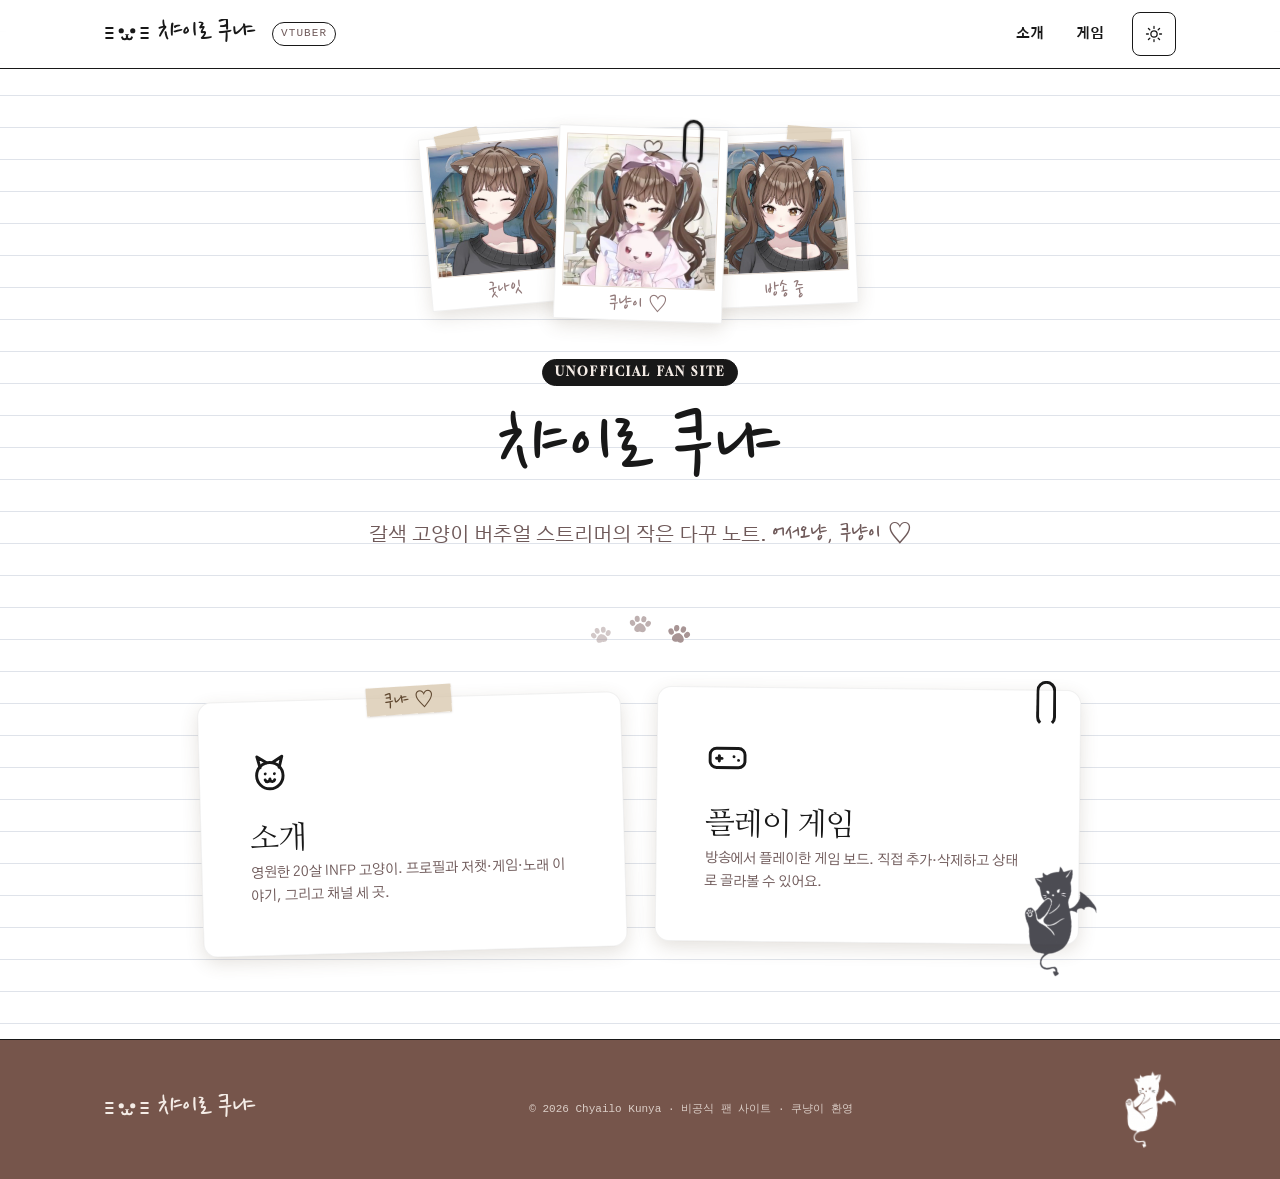
==== index.html @ 37c0dc54 "홈 히어로를 컷아웃에서 방송 캡처 폴라로이드 3장으로 교체 — 흰 종이 위 흰 다이컷은 라이트에서 안 보였다 컷아웃이 줄노트 배경 위에 받침 없이 떠 있었다. 세 가지가 겹쳐 있었" ====
<!doctype html>
<html lang="ko">
<head>
<meta charset="utf-8" />
<meta name="viewport" content="width=device-width, initial-scale=1" />
<title>챠이로 쿠냐 — 팬 사이트</title>
<meta name="description" content="버추얼 스트리머 챠이로 쿠냐 팬 사이트. 소개 랜딩과 플레이 게임 목록." />
<link rel="icon" href="favicon.svg" type="image/svg+xml" />
<meta name="theme-color" content="#ffffff" media="(prefers-color-scheme: light)" />
<meta name="theme-color" content="#15110f" media="(prefers-color-scheme: dark)" />

<!-- Social cards. og:image is absolute: X and Slack ignore relative paths, so a
     bare "assets/…" silently yields a card with no image. If the repo is ever
     renamed or moved to a custom domain, this URL must move with it. -->
<meta property="og:type" content="website" />
<meta property="og:url" content="https://chnu-kim.github.io/chyaro-kunya" />
<meta property="og:site_name" content="챠이로 쿠냐 팬 사이트" />
<meta property="og:title" content="챠이로 쿠냐 — 팬 사이트" />
<meta property="og:description" content="갈색 고양이 버추얼 스트리머 챠이로 쿠냐의 작은 다꾸 노트. 어서오냥, 쿠냥이 ♡" />
<meta property="og:image" content="https://chnu-kim.github.io/chyaro-kunya/assets/og-cover.jpg" />
<meta property="og:image:width" content="1200" />
<meta property="og:image:height" content="630" />
<meta property="og:image:alt" content="챠이로 쿠냐 팬 사이트 커버 — 줄노트 위 손글씨 이름과 캐릭터 컷아웃" />
<meta property="og:locale" content="ko_KR" />
<meta name="twitter:card" content="summary_large_image" />

<link rel="preconnect" href="https://fonts.googleapis.com" />
<link rel="preconnect" href="https://fonts.gstatic.com" crossorigin />
<link rel="stylesheet" href="https://fonts.googleapis.com/css2?family=Gloock&family=Gothic+A1:wght@400;500;700&family=Nanum+Myeongjo:wght@400;700&family=Nanum+Pen+Script&family=Sacramento&display=swap" />
<link rel="stylesheet" href="css/site.css" />
<script>/* apply saved/system theme before first paint — no light-mode flash */try{var t=localStorage.getItem('ck-theme');if(t!=='light'&&t!=='dark')t=matchMedia('(prefers-color-scheme: dark)').matches?'dark':'light';document.documentElement.setAttribute('data-theme',t);}catch(e){}</script>
<style>
  .home { padding: var(--space-8) 0 var(--space-9); }
  .home__hero { text-align: center; max-width: 640px; margin: 0 auto var(--space-8); }
  .home__hero .chip { margin-bottom: var(--space-5); }
  /* 방송 캡처 세 장을 손으로 흩어 붙인 것. 컷아웃 스티커를 대신한다 — 스티커는
     받침 종이가 없어 줄노트 위에 떠 있었고, 라이트 테마에선 흰 종이 위의 흰
     다이컷 테두리가 보이지 않아 "오려 붙였다"는 신호가 통째로 사라졌다.
     폴라로이드는 그 자체가 종이라 두 문제를 같이 없앤다.

     크기가 절제된 이유: 이 화면의 플로리시는 아래 스크립트 헤드라인 하나이므로
     사진 무리가 그보다 커지면 둘이 싸운다.

     폭 상한 148 은 28vw 가 148 에 닿는 529px(=148/0.28) 부터, 하한 100 은
     357px(=100/0.28) 아래에서 걸린다. 가장 좁은 360px 에서 실측 폭은
     100.8 + 114.9 + 100.8 − 2×12.1 = 292.3px 이고, 좌우 여백 24px 을 뺀
     312px 안에 회전 삐져나옴까지 들어간다. 겹침·중간장 배율을 건드리면 이
     계산도 다시 한다. */
  .home__snaps { --snap-w: clamp(100px, 28vw, 148px);
    display: flex; justify-content: center; align-items: flex-start;
    margin: 0 auto var(--space-6); }

  /* 쉼 상태를 변수로 두는 건 아래 카드와 같은 이유다 — 각도를 transform 에 직접
     박으면 터치 리셋이 hover·focus 까지 삼킨다. */
  .snap { flex: 0 0 auto; width: var(--snap-w); margin: 0; padding: 7px 7px 5px;
    box-shadow: var(--shadow-card);
    --rest-rot: 0deg; --rest-y: 0px; --rest-z: 0;
    z-index: var(--rest-z);
    transform: rotate(var(--rest-rot)) translateY(var(--rest-y));
    transition: transform var(--dur-base) var(--ease-paper), box-shadow var(--dur-base); }
  .snap + .snap { margin-left: calc(var(--snap-w) * -0.12); }
  /* 가운데 장이 조금 크고 살짝 올라앉아 맨 위에 얹힌 것으로 읽힌다. 셋의 각도가
     서로의 거울상이 아닌 것도 "손으로 붙였다"는 신호다. */
  .snap:nth-child(1) { --rest-rot: -5deg; }
  .snap:nth-child(2) { --rest-rot: 2deg; --rest-y: -6px; --rest-z: 2;
    width: calc(var(--snap-w) * 1.14); }
  .snap:nth-child(3) { --rest-rot: -2.5deg; --rest-z: 1; }
  .snap:hover { transform: translateY(calc(var(--rest-y) - 4px));
    box-shadow: var(--shadow-lift); z-index: 3; }
  @media (hover: none) {
    .snap:hover { transform: rotate(var(--rest-rot)) translateY(var(--rest-y));
      box-shadow: var(--shadow-card); z-index: var(--rest-z); }
  }

  /* 정사각 슬롯. 사진을 갈아끼우는 계약이 여기 다 들어 있다:

     1) 정사각은 CSS 가 강제한다(aspect-ratio + cover). 그래서 교체본이 16:9 든
        세로든 상관없이 액자가 안 흔들린다 — 미리 크롭해 오지 않아도 된다.
     2) 피사체가 가운데가 아니면 --snap-pos 로 보는 지점만 옮긴다. 이미지를 다시
        만들 필요가 없다.
     3) 빗금은 지우지 않고 슬롯 배경으로 남긴다. 게임 보드가 쓰는 정직한
        플레이스홀더 언어라, 파일이 없을 때 같은 얼굴로 비어 보인다 — 같은
        사이트에서 "사진이 없다"가 두 가지 모양으로 말해질 이유가 없다.

     --thumb-* 를 생 hex 없이 쓸 수 있는 건 여기가 사진지 섬 안이라 라이트·다크
     양쪽에서 같은 크림으로 해석되기 때문이다. */
  .snap__slot { aspect-ratio: 1 / 1; overflow: hidden;
    background-color: var(--thumb-paper); border: 1px solid var(--thumb-edge);
    background-image: repeating-linear-gradient(135deg,
      transparent 0 9px, var(--thumb-mark) 9px 18px); }
  .snap__slot img { display: block; width: 100%; height: 100%;
    object-fit: cover; object-position: var(--snap-pos, 50% 50%); }

  /* 손글씨 캡션은 폴라로이드 기본값(25px)이 100px 짜리 종이엔 과하다. 20px 로
     낮췄고 캡션 길이가 여기 묶여 있다 — 폰트가 늦게 오면 한글이 전각 시스템
     폰트(~1.0em/자)로 떨어지므로 폴백 기준으로 재야 한다. 가장 좁은 종이의 안쪽
     폭은 100 − 14(좌우 패딩) = 86px 이고, 거기 놓인 세 글자 캡션의 폴백 폭은
     3 × 20 = 60px 이라 26px 이 남는다. 가운데 장은 1.14 배라 안쪽 폭이 100px 다.
     캡션을 늘릴 땐 글자 수 × 20 을 이 값과 먼저 대조한다 — 네 자면 80px 로
     이미 아슬아슬하다. */
  .snap figcaption { font-size: var(--text-lg); line-height: 1.1; margin-top: 5px; }

  /* 테이프는 라벨이 아니라 그냥 종잇조각이라 글자가 없다 — 컴포넌트 기본값은
     글자 크기로 높이를 만들므로 여기서 직접 준다. */
  .snap__tape { width: 44px; height: 14px; padding: 0; top: -6px; }
  .snap:nth-child(1) .snap__tape { left: 26%; transform: translateX(-50%) rotate(-9deg); }
  .snap:nth-child(3) .snap__tape { left: 72%; transform: translateX(-50%) rotate(7deg); }
  /* Face + tracking come from .t-script. The Korean wordmark resolves to Nanum
     Pen Script through --font-script (Sacramento has no Hangul) — a handwritten
     diary title, which is the point. */
  .home__hero h1 { font-size: var(--text-5xl); line-height: 1.05; }
  .home__hero p { color: var(--fg-muted); font-size: var(--text-lg); margin-top: var(--space-3); }

  .cards { display: grid; grid-template-columns: 1fr 1fr; gap: var(--space-6); }
  /* 쉼 상태를 --rest-rot/--rest-y 로 두는 게 핵심이다. 각도를 transform 에 직접
     박으면 아래 좁은-화면 쿼리가 transform 을 덮을 때 hover·active 까지 같이
     삼켜서, 좁은 창의 키보드 사용자가 lift 를 통째로 잃는다. 변수로 두면 쿼리는
     쉼 상태만 0 으로 덮고 상호작용 규칙은 하나로 유지된다. */
  .navcard { display: block; text-decoration: none; color: inherit; padding: var(--space-7);
    --rest-rot: 0deg; --rest-y: 0px;
    transform: rotate(var(--rest-rot)) translateY(var(--rest-y));
    transition: transform var(--dur-base) var(--ease-paper), box-shadow var(--dur-base); }
  /* 손으로 붙인 두 장이라 각도가 서로의 거울상이 아니다 — 왼쪽 장이 더 많이
     틀어진 채 살짝 내려앉고, 오른쪽은 거의 반듯하다. 세로 오프셋을 왼쪽에만
     주는 건 오른쪽 카드 아래 모서리에 마스코트 스티커가 붙어 있어서다. */
  .navcard:nth-child(1) { --rest-rot: -1.6deg; --rest-y: 9px; }
  .navcard:nth-child(2) { --rest-rot: .6deg; }
  .navcard:hover,
  .navcard:focus-visible { transform: translateY(calc(var(--rest-y) - 4px)); box-shadow: var(--shadow-lift); }
  .navcard:active { transform: translateY(var(--rest-y)); box-shadow: var(--shadow-card); }
  .navcard__ic { width: 44px; height: 44px; color: var(--fg); margin-bottom: var(--space-4); }
  .navcard h2 { font-size: var(--text-2xl); margin-bottom: var(--space-2); }
  .navcard p { color: var(--fg-muted); font-size: var(--text-sm); margin: 0; }

  /* Two columns only once a card can hold a readable measure. At 640px each
     card is 280px wide and 48px of padding leaves 184px of text — about 13
     Korean characters per line; at 601px it drops to 11. So the grid stacks
     well above the 600px "mobile" breakpoint, and only true mobile also loses
     the collage rotation and tightens the padding. */
  @media (max-width: 760px) {
    .cards { grid-template-columns: 1fr; }
    /* 세로 오프셋은 "나란히 붙인 두 장" 을 표현하는 값이라 1열에선 의미가 없다 —
       위아래로 쌓이면 그냥 카드 간격이 어긋난 것으로 보인다. */
    .navcard:nth-child(1) { --rest-y: 0px; }
  }
  @media (max-width: 600px) {
    .navcard { padding: var(--space-5); }
    .navcard:nth-child(1), .navcard:nth-child(2) { --rest-rot: 0deg; }
  }

  /* 발바닥 트레일 — 카드 쪽으로 걸어간 자국.
     Rotations now track one direction of travel instead of scattering across
     60°, the prints alternate above/below the path like real left/right feet,
     and each step is fainter than the next so the row reads as a receding
     trail rather than three evenly spaced glyphs. --paw-dim dims the whole
     trail in dark without flattening that per-step gradient. */
  .deco-paws { display: flex; justify-content: center; align-items: center; gap: 18px;
    color: var(--brand-taupe); margin-bottom: var(--space-7);
    pointer-events: none; user-select: none; }
  .deco-paw { width: 22px; height: 22px; flex-shrink: 0;
    --paw-dim: 1; --paw-fade: .6; opacity: calc(var(--paw-fade) * var(--paw-dim)); }
  .deco-paw:nth-child(1) { --paw-fade: .40; transform: rotate(-10deg) translateY(6px) scale(.94); }
  .deco-paw:nth-child(2) { --paw-fade: .58; transform: rotate(3deg) translateY(-5px); }
  .deco-paw:nth-child(3) { --paw-fade: .78; transform: rotate(12deg) translateY(5px) scale(1.04); }
  [data-theme="dark"] .deco-paw { --paw-dim: .85; }

  /* 마스코트 잉크 스티커 — 순수 장식(aria-hidden)이라 <img> 일 이유가 없다.
     src 로 두면 프리로드 스캐너가 라이트 버전을 먼저 받고 site.js 가 끝에서
     src 를 갈아끼우므로, 다크 사용자는 두 장(25KB + 29KB)을 받고 잘못된 쪽이
     한 프레임 보인다 — 페이지 전체가 무플래시 테마 스크립트를 쓰는데 이것만
     깜빡인다. 배경으로 두면 셀렉터에 걸린 한 장만 받고 깜빡임도 없다.
     절대 위치라 CLS 는 애초에 없고, 높이는 원본비(206:308)로 고정한다. */
  .cards-outer { position: relative; max-width: 880px; margin: 0 auto; }
  .mascot-sticker { position: absolute; bottom: -32px; right: -18px;
    width: 72px; height: 108px;
    background: url('assets/kunyang-mascot-ink.png') center / contain no-repeat;
    transform: rotate(-8deg); pointer-events: none; user-select: none; opacity: 0.88; }
  [data-theme="dark"] .mascot-sticker { background-image: url('assets/kunyang-mascot.png'); }
  @media (max-width: 600px) {
    .mascot-sticker { width: 54px; height: 81px; right: 4px; bottom: -14px; }
  }
</style>
</head>
<body>

<!-- Brand mark · C 카오모지. 쿠냐가 이미 쓰는 얼굴 ﾐ๑•ﻌ•๑ﾐ 를 기하학으로 다시 그린 것.
     A 잉크 도장과 한 쌍으로 확정 — A는 favicon.svg 와 OG 워터마크를 맡는다.
     스펙: logo-identity-directions.html · 인라인인 이유: 외부 스프라이트 <use> 는
     file:// 와 크로스오리진에서 죽는다. -->
<svg width="0" height="0" style="position:absolute" aria-hidden="true" focusable="false">
  <symbol id="mk-kao" viewBox="0 0 64 22">
    <circle cx="24" cy="6.5" r="3.6"/>
    <circle cx="40" cy="6.5" r="3.6"/>
    <path d="M32 14.3l-3.2-2.8h6.4z"/>
    <g fill="none" stroke="currentColor" stroke-width="2.8" stroke-linecap="round">
      <path d="M32 14.3v1.8"/>
      <path d="M32 16.1c-1.7 3.2-5.8 3.2-6.8-.4"/>
      <path d="M32 16.1c1.7 3.2 5.8 3.2 6.8-.4"/>
      <path d="M3 2.5h9M3 9.5h9M3 16.5h9"/>
      <path d="M52 2.5h9M52 9.5h9M52 16.5h9"/>
    </g>
  </symbol>
</svg>

<!-- 발바닥 하나를 세 번 참조한다. landing 의 같은 도형과 이름·채움 규약을 맞춘 것 —
     마크 심볼은 mk- 접두사를 쓰고, 채움은 참조하는 쪽이 아니라 심볼에 건다.
     SVG 의 기본 채움은 currentColor 가 아니라 검정이라, 참조부에서 color 만 바꾸면
     다크 테마의 종이 위에 검은 자국이 그대로 남는다.
     도형의 정본은 assets/deco-paw.svg — 고칠 땐 거기와 landing 까지 세 곳이다. -->
<svg width="0" height="0" style="position:absolute" aria-hidden="true" focusable="false">
  <symbol id="mk-paw" viewBox="0 0 64 64" fill="currentColor">
    <!-- 발가락과 발바닥 사이 여백(실측 최소 3.6)이 이 도형의 유일한 제약이다: 전부
         같은 fill 이라 닿는 순간 union 으로 뭉쳐 발가락이 사라진다. 발가락폭이
         발바닥폭의 0.44 인 이유(고양이 비율), 발바닥 세로비가 1.29 인 이유, 그리고
         세로 길이가 다른 대안 두 개(deco-paw-tall / -flat)는 정본인
         assets/deco-paw.svg 주석에 있다. -->
    <ellipse cx="22.4" cy="17.6" rx="7.4" ry="9.1" transform="rotate(-7 22.4 17.6)"/>
    <ellipse cx="41.6" cy="17.6" rx="7.4" ry="9.1" transform="rotate(7 41.6 17.6)"/>
    <ellipse cx="9.2"  cy="30"   rx="7.4" ry="9.1" transform="rotate(-34 9.2 30)"/>
    <ellipse cx="54.8" cy="30"   rx="7.4" ry="9.1" transform="rotate(34 54.8 30)"/>
    <path d="M32 29.4C35.3 30.6 40.4 32.2 43.2 35.7C46.3 39.4 48.9 42.6 48.8 46.6C48.7 51.3 45.6 55.1 40.6 55.4C37.2 55.6 34.2 54.9 32 53.6C29.8 54.9 26.8 55.6 23.4 55.4C18.4 55.1 15.3 51.3 15.2 46.6C15.1 42.6 17.7 39.4 20.8 35.7C23.6 32.2 28.7 30.6 32 29.4Z"/>
  </symbol>
</svg>

<div class="page">
  <a class="skip-link" href="#main">본문 바로가기</a>

  <header class="nav" data-od-id="site-nav">
    <div class="nav__inner">
      <a class="brand" href="index.html" aria-label="챠이로 쿠냐 홈">
        <svg class="brand__cat" aria-hidden="true"><use href="#mk-kao"/></svg>
        <span class="brand__name">챠이로 쿠냐</span>
      </a>
      <span class="brand__tag">VTUBER</span>
      <span class="nav__spacer"></span>
      <nav class="nav__links" aria-label="주 메뉴">
        <a class="nav__link" href="landing.html">소개</a>
        <a class="nav__link" href="games.html">게임</a>
      </nav>
      <button class="theme-toggle" type="button" data-od-id="theme-toggle" data-theme-toggle aria-pressed="false" aria-label="다크 모드로 전환">
        <svg class="icon-sun" viewBox="0 0 24 24" fill="none" stroke="currentColor" stroke-width="1.7" stroke-linecap="round" aria-hidden="true"><circle cx="12" cy="12" r="4.2"/><path d="M12 2v2.5M12 19.5V22M2 12h2.5M19.5 12H22M4.6 4.6l1.8 1.8M17.6 17.6l1.8 1.8M19.4 4.6l-1.8 1.8M6.4 17.6l-1.8 1.8"/></svg>
        <svg class="icon-moon" viewBox="0 0 24 24" fill="currentColor" aria-hidden="true"><path d="M20 14.5A8 8 0 0 1 9.5 4a7 7 0 1 0 10.5 10.5z"/></svg>
      </button>
    </div>
  </header>

  <main class="home" id="main" data-od-id="home">
    <div class="wrap">
      <div class="home__hero" data-od-id="home-hero">
        <!-- 방송 캡처 세 장. 사진을 바꾸려면 assets/snap-N.jpg 를 덮어쓰기만 하면
             된다 — 경로가 고정이라 이 파일은 건드릴 필요가 없다. 비율이 달라도
             슬롯이 정사각으로 잘라내므로 미리 크롭하지 않아도 되고, 피사체가
             가운데가 아니면 --snap-pos 만 준다.
             함께 갈아야 하는 건 둘뿐이다: 손글씨 캡션과 alt. alt 는 장식이 아니라
             내용이다 — 이 사진들이 "쿠냐 방송이 어떤 모습인가"를 말하고 있어서,
             비워 두면 화면을 못 보는 쪽에는 히어로가 통째로 사라진다. -->
        <div class="home__snaps rise--photo" data-od-id="home-snaps" style="--rise-delay:120ms">
          <figure class="polaroid snap" data-od-id="home-snap-1">
            <span class="tape snap__tape" aria-hidden="true"></span>
            <div class="snap__slot">
              <img src="assets/snap-1.jpg" width="400" height="400" fetchpriority="high"
                   alt="눈을 감고 미소 짓는 쿠냐 — 검은 오프숄더 스웨터 차림으로 밤 조명이 든 방에서" />
            </div>
            <figcaption>굿나잇</figcaption>
          </figure>
          <figure class="polaroid snap" data-od-id="home-snap-2">
            <span class="clip" aria-hidden="true"></span>
            <div class="snap__slot">
              <img src="assets/snap-2.jpg" width="400" height="400" fetchpriority="high"
                   alt="분홍 리본을 달고 분홍 고양이 인형을 끌어안은 채 웃는 쿠냐" />
            </div>
            <figcaption>쿠냥이 ♡</figcaption>
          </figure>
          <figure class="polaroid snap" data-od-id="home-snap-3">
            <span class="tape snap__tape" aria-hidden="true"></span>
            <div class="snap__slot">
              <img src="assets/snap-3.jpg" width="400" height="400" loading="lazy" decoding="async"
                   alt="트윈테일을 묶고 마이크 앞에서 이야기하며 웃는 쿠냐" />
            </div>
            <figcaption>방송 중</figcaption>
          </figure>
        </div>
        <!-- 이름은 바로 아래 h1 이 말한다. 이 칩이 더할 게 있다면 h1 이 못 하는 말,
             즉 "공식이 아니다" 뿐이다. -->
        <span class="chip chip--ink t-caps rise" style="--rise-delay:180ms">Unofficial Fan Site</span>
        <h1 class="t-script rise" data-od-id="home-title" style="--rise-delay:240ms">챠이로 쿠냐</h1>
        <p class="rise" style="--rise-delay:300ms">갈색 고양이 버추얼 스트리머의 작은 다꾸 노트. <span class="t-hand" style="font-size:var(--text-xl)">어서오냥, 쿠냥이 ♡</span></p>
      </div>

      <!-- 발바닥 트레일 — 걷는 흔적 -->
      <div class="deco-paws" aria-hidden="true">
        <svg class="deco-paw"><use href="#mk-paw"/></svg>
        <svg class="deco-paw"><use href="#mk-paw"/></svg>
        <svg class="deco-paw"><use href="#mk-paw"/></svg>
      </div>

      <div class="cards-outer rise" style="--rise-delay:360ms">
        <div class="cards" data-od-id="home-nav-cards">
          <!-- 카드 전체가 <a> 다. 안에 "보러가기 →" 를 또 두면 링크 안의 가짜 링크가
               되고, 목적지가 다른 두 카드가 같은 라벨을 달게 된다. 목적지 이름은
               h2 가 말하고, 눌린다는 신호는 hover·focus lift 와 커서가 맡는다. -->
          <a class="paper navcard" href="landing.html" data-od-id="nav-card-about">
            <span class="tape" aria-hidden="true">쿠냐 ♡</span>
            <!-- 사람 실루엣이 아니라 고양이 얼굴인 이유: 이 사이트의 아이콘 언어는
                 고양이·발바닥·카오모지다(AGENTS.md §3). 눈은 h 0.01 짜리 선분에
                 stroke-linecap: round 를 걸어 점으로 만든다 — 옆 게임패드 아이콘이
                 이미 쓰는 관용구라 두 아이콘의 획이 같은 손에서 나온 것처럼 보인다. -->
            <svg class="navcard__ic" viewBox="0 0 24 24" fill="none" stroke="currentColor" stroke-width="1.6" stroke-linecap="round" stroke-linejoin="round" aria-hidden="true">
              <circle cx="12" cy="14" r="7.2"/>
              <path d="M6.8 9.6 5.2 3.6l5.2 3.3M17.2 9.6l1.6-6-5.2 3.3"/>
              <path d="M9.5 13h.01M14.5 13h.01"/>
              <path d="M12 15.8v.7"/>
              <path d="M12 16.5c-.6 1.1-2.2 1.1-2.6-.2M12 16.5c.6 1.1 2.2 1.1 2.6-.2"/>
            </svg>
            <h2>소개</h2>
            <p>영원한 20살 INFP 고양이. 프로필과 저챗·게임·노래 이야기, 그리고 채널 세 곳.</p>
          </a>

          <a class="paper navcard" href="games.html" data-od-id="nav-card-games">
            <span class="clip" aria-hidden="true"></span>
            <svg class="navcard__ic" viewBox="0 0 24 24" fill="none" stroke="currentColor" stroke-width="1.6" stroke-linecap="round" stroke-linejoin="round" aria-hidden="true"><rect x="2.5" y="7" width="19" height="10.5" rx="3.5"/><path d="M7.5 11v3M6 12.5h3M15.5 11.5h.01M18 13.5h.01"/></svg>
            <h2>플레이 게임</h2>
            <p>방송에서 플레이한 게임 보드. 직접 추가·삭제하고 상태로 골라볼 수 있어요.</p>
          </a>
        </div>
        <span class="mascot-sticker" aria-hidden="true"></span>
      </div>
    </div>
  </main>

  <footer class="foot" data-od-id="site-footer">
    <div class="foot__inner">
      <div class="brand">
        <svg class="brand__cat" aria-hidden="true"><use href="#mk-kao"/></svg>
        <span class="brand__name">챠이로 쿠냐</span>
      </div>
      <small>© <span data-year>2026</span> Chyailo Kunya · 비공식 팬 사이트 · 쿠냥이 환영</small>
      <img class="foot__mascot" src="assets/kunyang-mascot.png" width="206" height="308"
           alt="" aria-hidden="true" loading="lazy" decoding="async" />
    </div>
  </footer>
</div>

<script src="js/site.js"></script>
</body>
</html>
---- css/site.css ----
/* ============================================================================
   챠이로 쿠냐 (Chyailo Kunya) 팬 사이트 — 공통 스타일시트
   스크랩북 디자인 시스템(Sweet Kitsch × Gothic Punk) 토큰 + 컴포넌트.
   토큰 출처: design-system colors_and_type.css 를 인라인 바인딩.

   웹폰트는 각 페이지 <head> 의 <link rel="preconnect"> + <link rel="stylesheet">
   로 로드한다. 여기서 @import 하면 site.css 파싱이 끝나야 폰트 origin 을
   발견하는 직렬 렌더블로킹 체인이 생긴다.
   ============================================================================ */

:root {
  /* Brand */
  --brand-paper:      #ffffff;
  --brand-brown:      #76554b;
  --brand-brown-deep: #604830;
  --brand-ink:        #181818;
  --brand-pink-soft:  #f0d8d8;
  --brand-pink:       #e0a8b0;
  --brand-taupe:      #907878;
  --brand-line:       #dfe3ea;

  /* Semantic — light */
  --bg:            var(--brand-paper);
  --bg-rule:       var(--brand-line);
  --surface:       #ffffff;
  --surface-2:     #f6f3f0;
  --surface-frame: var(--brand-brown);
  --fg:            var(--brand-ink);
  /* Semantic muted text is darker than the decorative --brand-taupe so body
     copy/captions clear WCAG AA (4.5:1) on the paper bg; taupe stays for
     handwriting/figcaption flourishes only. */
  --fg-muted:      #6f5a5a;
  --fg-on-brown:   #f4ece6;
  --fg-on-ink:     #f4ece6;
  --border:        #1818180f;
  --border-strong: var(--brand-ink);
  --accent:        var(--brand-pink);
  --accent-ink:    var(--brand-brown);
  /* Focus ring is a deeper rose (still pink family) so the keyboard
     indicator hits 3:1 on the white paper bg; the bright --accent stays
     for fills/CTAs where contrast is carried by the text on top. */
  --focus:         #b25a68;

  /* Status — tuned to clear AA (4.5:1) as 12px text on BOTH light surfaces
     this palette uses: the #ffffff page and the #efe7df photo-paper island.
     Measured: --ok 5.6:1 / --warn 5.1:1 / --danger 5.2:1 on #efe7df. */
  --ok:     #47613f;
  --warn:   #7a5c26;
  --danger: #9a453d;

  /* Type — Gloock and Sacramento carry no Hangul glyphs, so each stack names
     a Korean face directly behind its Latin face. Per-glyph fallback then does
     the work: Latin renders in Gloock/Sacramento, Hangul in Nanum Myeongjo/
     Nanum Pen Script. Without this, every Korean heading on the site silently
     drops to whatever serif the OS happens to pick. */
  --font-script:  'Sacramento', 'Nanum Pen Script', 'Apple Chancery', cursive;
  --font-display: 'Gloock', 'Nanum Myeongjo', Georgia, serif;
  --font-body:    'Gothic A1', 'Pretendard', system-ui, -apple-system, 'Apple SD Gothic Neo', sans-serif;
  --font-hand:    'Nanum Pen Script', 'Gloria Hallelujah', var(--font-body);
  --font-mono:    ui-monospace, 'SFMono-Regular', Menlo, monospace;

  --text-2xs: 11px; --text-xs: 12px; --text-sm: 14px; --text-base: 16px;
  --text-lg: 20px; --text-xl: 25px; --text-2xl: 31px; --text-3xl: 39px;
  --text-4xl: 49px; --text-5xl: clamp(3.5rem, 8vw, 5.5rem);

  --leading-tight: 1.15; --leading-normal: 1.6;
  --tracking-caps: 0.18em;

  --space-2:8px; --space-3:12px; --space-4:16px; --space-5:24px;
  --space-6:32px; --space-7:48px; --space-8:64px; --space-9:96px;

  --radius-xs:4px; --radius-sm:8px; --radius-md:14px; --radius-pill:999px;

  --shadow-tape: 0 1px 2px rgba(96,72,48,.18);
  --shadow-card: 0 6px 18px rgba(96,72,48,.16);
  --shadow-lift: 0 18px 40px rgba(24,24,24,.22);
  --shadow-cut:  2px 3px 0 rgba(24,24,24,.9);

  --ease-paper: cubic-bezier(.2,.7,.2,1);
  --dur-fast:120ms; --dur-base:220ms;
  --tape-amber: rgba(214,196,168,.72);
  /* 컷아웃 스티커의 다이컷 테두리. 테마를 따라가면 안 된다 — 목적이 "캐릭터의
     검은 옷을 배경에서 떼어내는 것"이라, 다크에서 잉크로 뒤집으면 정확히 그
     분리를 잃는다. 팔레트 스와치 테두리와 같은 이유로 테마 독립값이다. */
  --sticker-edge: #ffffff;

  /* 게임 썸네일 플레이스홀더의 종이 톤. .polaroid 사진지 섬 안에 살아서 라이트·
     다크 양쪽에서 같은 크림이어야 하므로 테마 독립값이다(섬 안의 --fg 처럼).
     games.html 에 생 hex 로 박혀 있던 값을 토큰으로 올린 것. */
  --thumb-paper: #f4eee9;
  --thumb-mark:  #e2d6ca;
  --thumb-edge:  #e3d8cf;

  /* Real measured height of .nav: 12px+12px padding + 44px tallest child
     (.theme-toggle / .nav__link) + 1.5px border ≈ 70px. Sticky offsets and
     anchor scroll-margin both derive from this instead of hand-tuned
     constants — bump the 44 here and everything downstream follows. */
  --nav-h: 70px;

  color-scheme: light;
}

[data-theme="dark"] {
  --bg:#15110f; --bg-rule:#2a2320; --surface:#1f1a17; --surface-2:#161210;
  --surface-frame:#0d0b0a; --fg:#f1e8e2; --fg-muted:#b29d96;
  --fg-on-brown:#f4ece6; --fg-on-ink:#f4ece6;
  --border:#f1e8e21a; --border-strong:#f1e8e2;
  --accent:#e9b6bd; --accent-ink:#c79b86;
  --focus:#e9b6bd; /* bright rose already clears 3:1 on the charcoal bg */
  --tape-amber: rgba(122,104,82,.55);
  --shadow-cut: 2px 3px 0 rgba(0,0,0,.85);
  /* Status colours invert with the surface — the light-surface values above
     would sit at ~3:1 on charcoal. Measured here: 6.9:1 on --surface. */
  --ok:#8fbf87; --warn:#e0b567; --danger:#e88b80;
  color-scheme: dark;
}

* { box-sizing: border-box; }

html { scroll-behavior: smooth; }

body {
  margin: 0;
  font-family: var(--font-body);
  font-size: var(--text-base);
  line-height: var(--leading-normal);
  color: var(--fg);
  background-color: var(--bg);
  /* lined notebook texture */
  background-image: repeating-linear-gradient(var(--bg) 0 31px, var(--bg-rule) 31px 32px);
  -webkit-font-smoothing: antialiased;
  transition: background-color var(--dur-base), color var(--dur-base);
}

h1,h2,h3 { font-family: var(--font-display); line-height: var(--leading-tight); font-weight: 400; letter-spacing: -0.015em; margin: 0; text-wrap: balance; }
p { text-wrap: pretty; }
a { color: inherit; }

/* Script/hand headlines are decorative cursive — never apply the display
   negative tracking (it collapses the joined letterforms). */
.t-script { font-family: var(--font-script); letter-spacing: 0.01em; }
h1.t-script, h2.t-script { letter-spacing: 0.01em; }
.t-hand   { font-family: var(--font-hand); }
.t-caps   { font-family: var(--font-display); text-transform: uppercase; letter-spacing: var(--tracking-caps); }

:focus-visible { outline: 2px solid var(--focus); outline-offset: 2px; border-radius: 2px; }

.wrap { max-width: 1120px; margin: 0 auto; padding: 0 var(--space-5); }
.sr-only { position:absolute; width:1px; height:1px; padding:0; margin:-1px; overflow:hidden; clip:rect(0,0,0,0); white-space:nowrap; border:0; }

/* Skip link — keyboard users jump past the nav to content */
.skip-link { position:absolute; left:var(--space-4); top:-48px; z-index:60;
  background:var(--brand-ink); color:var(--fg-on-ink); font-weight:700; font-size:var(--text-sm);
  padding:10px 16px; border-radius:var(--radius-sm); box-shadow:var(--shadow-cut);
  transition:top var(--dur-base) var(--ease-paper); }
.skip-link:focus { top:var(--space-3); }
[data-theme="dark"] .skip-link { background:var(--fg); color:#15110f; }

/* sticky-nav-aware anchor targets */
:target { scroll-margin-top: calc(var(--nav-h) + var(--space-3)); }

/* ---- Kraft scrapbook outer frame ---------------------------------------- */
.page { min-height: 100vh; display: flex; flex-direction: column; }

/* ---- Top navigation ----------------------------------------------------- */
.nav {
  position: sticky; top: 0; z-index: 40;
  background: color-mix(in srgb, var(--surface) 88%, transparent);
  backdrop-filter: blur(8px);
  border-bottom: 1.5px solid var(--border-strong);
}
.nav__inner { max-width: 1120px; margin: 0 auto; padding: var(--space-3) var(--space-5);
  display: flex; align-items: center; gap: var(--space-4); }
.brand { display: inline-flex; align-items: center; gap: var(--space-2); text-decoration: none; }
/* The brand mark is C · 카오모지 (#mk-kao) — a 64×22 face, not a square icon.
   The old 30×30 square rendered it as a 30×10 sliver adrift in dead space.
   `fill` must be set here: SVG's default fill is black, so without it the eyes
   and nose would stay black while the stroked whiskers followed the theme —
   i.e. the face loses its eyes in dark mode. */
.brand__cat { width: 46px; height: 16px; color: var(--fg); fill: currentColor; flex: 0 0 auto; }
/* Structural guard, inert whenever there is room. The wordmark's width is set by
   a webfont that hasn't arrived yet: with font-display:swap, Hangul first paints
   in a full-width system face (~1em/char) before Nanum Pen Script (~0.55em/char)
   swaps in — the nav's content minimum jumps to ~430px and, with no overflow-x
   anywhere, the whole page picks up a horizontal scrollbar at 360/390px on every
   cold load. min-width:0 lets the name shrink instead of pushing; nowrap keeps
   it on one line so --nav-h stays 70px. Both are needed: without min-width:0 a
   flex item refuses to go below its content width. */
.nav .brand { min-width: 0; }
.brand__name { font-family: var(--font-script); font-size: var(--text-2xl); line-height: 1;
  min-width: 0; white-space: nowrap; overflow: hidden; text-overflow: ellipsis; }
.brand__tag { font-family: var(--font-mono); font-size: var(--text-2xs); color: var(--fg-muted);
  letter-spacing: 0.1em; text-transform: uppercase;
  border: 1px solid var(--border-strong); border-radius: var(--radius-pill); padding: 2px 8px; }
.nav__spacer { flex: 1; }
.nav__links { display: flex; gap: var(--space-2); align-items: center; }
/* 44px minimum on both nav controls: WCAG 2.5.8 (AA) only asks for 24×24, but
   2.5.5 (AAA), the iOS HIG, and this project's own craft bar all want 44. */
.nav__link { font-family: var(--font-body); font-weight: 700; font-size: var(--text-sm);
  text-decoration: none; color: var(--fg); padding: 9px 12px; border-radius: var(--radius-sm);
  display: inline-flex; align-items: center; min-height: 44px;
  transition: background var(--dur-base); }
.nav__link:hover { background: var(--surface-2); }
.nav__link[aria-current="page"] { box-shadow: inset 0 -2px 0 var(--fg); }

/* theme toggle — lives here, not in a page <style>, so the control behaves
   identically on every page (a page-level `transition:` shorthand silently
   drops the background easing). */
.theme-toggle {
  display: inline-flex; align-items: center; justify-content: center;
  width: 44px; height: 44px; cursor: pointer;
  background: var(--surface); color: var(--fg);
  border: 1.5px solid var(--border-strong); border-radius: var(--radius-sm);
  transition: transform var(--dur-fast) var(--ease-paper), background var(--dur-base);
}
.theme-toggle:hover { transform: translateY(-1px); }
.theme-toggle:active { transform: scale(0.88); }
.theme-toggle svg { width: 18px; height: 18px; }
.theme-toggle .icon-moon { display: none; }
[data-theme="dark"] .theme-toggle .icon-sun  { display: none; }
[data-theme="dark"] .theme-toggle .icon-moon { display: block; }

/* ---- Buttons ------------------------------------------------------------ */
.btn { font-family: var(--font-body); font-weight: 700; font-size: var(--text-sm);
  cursor: pointer; display: inline-flex; align-items: center; gap: 8px; text-decoration: none;
  transition: transform var(--dur-fast) var(--ease-paper), box-shadow var(--dur-base) var(--ease-paper), background var(--dur-base), color var(--dur-base); }
.btn:disabled { opacity: .45; cursor: not-allowed; transform: none !important; box-shadow: none !important; }
.btn--primary { background: var(--brand-ink); color: var(--fg-on-ink);
  border: 1.5px solid var(--brand-ink); border-radius: var(--radius-xs);
  box-shadow: var(--shadow-cut); padding: 11px 20px; }
[data-theme="dark"] .btn--primary { background: var(--fg); color: #15110f; border-color: var(--fg); }
.btn--primary:hover { transform: translate(-1px,-1px); box-shadow: 3px 4px 0 rgba(24,24,24,.9); }
.btn--primary:active { transform: translate(1px,1px); box-shadow: 1px 1px 0 rgba(24,24,24,.9); }
.btn--secondary { background: var(--surface); color: var(--accent-ink);
  border: 1.5px solid var(--accent-ink); border-radius: var(--radius-sm); padding: 11px 20px; }
.btn--secondary:hover { background: var(--accent-ink); color: var(--fg-on-brown); }
.btn--accent { background: var(--accent); color: #4a2b30;
  border: 1.5px solid color-mix(in srgb, var(--accent) 78%, var(--brand-ink));
  border-radius: var(--radius-pill); padding: 10px 22px; }
.btn--accent:hover { transform: translateY(-2px); box-shadow: var(--shadow-card); }
.btn--accent:active { transform: translateY(0); box-shadow: none; }

/* ---- Chips -------------------------------------------------------------- */
.chip { font-size: var(--text-xs); font-weight: 700; padding: 4px 12px; border-radius: var(--radius-pill);
  border: 1px solid currentColor; color: var(--fg-muted); background: transparent;
  display: inline-flex; align-items: center; gap: 6px; line-height: 1.4; }
.chip--ink { background: var(--brand-ink); color: var(--fg-on-ink); border-color: var(--brand-ink); }
[data-theme="dark"] .chip--ink { background: var(--fg); color: #15110f; border-color: var(--fg); }

/* status colours */
.chip--ok   { color: var(--ok); }
.chip--warn { color: var(--warn); }
.chip--live { color: var(--danger); }
.chip--live::before { content:""; width:7px; height:7px; border-radius:50%; background: currentColor; }

/* ---- Scrapbook decor: tape, clip, polaroid ------------------------------ */
.tape { position: absolute; top: -12px; left: 50%; transform: translateX(-50%) rotate(-2deg);
  background: var(--tape-amber); color: var(--brand-brown-deep);
  font-family: var(--font-hand); font-size: var(--text-lg); line-height: 1;
  padding: 4px 18px; box-shadow: var(--shadow-tape); }
.clip { position: absolute; top: -10px; right: 24px; width: 20px; height: 46px;
  border: 3px solid var(--fg); border-radius: 10px; border-bottom-color: transparent; }

/* 배경이 제거된 캐릭터 컷아웃 — 데뷔 원화가 이미 쓰던 언어(종이에 붙인 다이컷
   스티커)를 그대로 가져온다. 사각 액자(border/radius/box-shadow)를 두르면
   캐릭터 주변의 빈 알파를 액자에 넣게 되므로 쓰지 않는다.

   테두리를 filter 로 만드는 게 핵심이다: drop-shadow 는 알파 실루엣을 따라가고
   box-shadow 는 요소의 사각 박스를 따라간다 — 여기선 box-shadow 로 대체 불가능.
   0 blur 드롭섀도 4장을 상하좌우로 겹쳐 윤곽선을 근사한다(대각은 얇아지지만
   2px 두께에선 눈에 띄지 않는다). 마지막 한 장만 실제 접지 그림자다. */
/* 접지 그림자만 --sticker-lift-* 로 열어둔 이유: 광원 위치를 바꿀 수 있는 건
   이 마지막 한 장뿐이다. 앞의 네 장은 테두리라 오프셋이 곧 선 두께이므로
   움직이면 윤곽선이 한쪽만 굵어진다. 기본값은 고정 광원(위 12px)이라 이 변수를
   건드리지 않는 화면은 이전과 픽셀 단위로 같다. */
.sticker { display: block; width: 100%; height: auto; --sticker-w: 2px;
  --sticker-lift-x: 0px;
  --sticker-lift-y: 12px;
  filter:
    drop-shadow(var(--sticker-w) 0 0 var(--sticker-edge))
    drop-shadow(calc(var(--sticker-w) * -1) 0 0 var(--sticker-edge))
    drop-shadow(0 var(--sticker-w) 0 var(--sticker-edge))
    drop-shadow(0 calc(var(--sticker-w) * -1) 0 var(--sticker-edge))
    drop-shadow(var(--sticker-lift-x) var(--sticker-lift-y) 20px rgba(24,24,24,.26)); }

/* ---- Photo paper — an always-light surface island ------------------------
   Polaroids and game cards model physical photo paper, so they stay light in
   both themes. In dark they must therefore re-declare the LIGHT token set
   locally: anything nested (chips, muted labels, status colours, the clip)
   reads var(--fg-muted) / var(--danger) and would otherwise inherit the
   charcoal-tuned values and wash out on the cream. */
.polaroid { background: #fff; border: 1px solid var(--border); box-shadow: var(--shadow-lift);
  position: relative; }
[data-theme="dark"] .polaroid {
  background: #efe7df;
  --fg: #181818;
  --fg-muted: #6f5a5a;
  --border: #18181814;
  --ok: #47613f; --warn: #7a5c26; --danger: #9a453d;
  --tape-amber: rgba(214,196,168,.72);
}
/* --fg is ink inside the island, so the dark chip swap would paint charcoal on
   charcoal. Restore the light-surface treatment. */
[data-theme="dark"] .polaroid .chip--ink {
  background: var(--brand-ink); color: var(--fg-on-ink); border-color: var(--brand-ink);
}
.polaroid figcaption { text-align: center; font-family: var(--font-hand);
  font-size: var(--text-xl); color: var(--brand-taupe); }
/* The clip straddles the card edge: its lower half sits on the cream card, its
   upper ~10px on the page. Ink reads on the cream but vanishes on the charcoal
   page, so in dark it needs a LIGHT halo — a dark shadow separates nothing from
   a near-black background. The halo is invisible against the cream half. */
.polaroid > .clip { filter: drop-shadow(0 1px 1px rgba(0,0,0,.3)); }
[data-theme="dark"] .polaroid > .clip { filter: drop-shadow(0 0 1.5px rgba(241,232,226,.9)); }

/* ---- Cards -------------------------------------------------------------- */
.paper { background: var(--surface); border: 1px solid var(--border); border-radius: var(--radius-md);
  box-shadow: var(--shadow-card); position: relative; }

/* ---- Section heads ------------------------------------------------------ */
.eyebrow { font-family: var(--font-display); text-transform: uppercase; letter-spacing: var(--tracking-caps);
  font-size: var(--text-xs); color: var(--fg-muted); }

/* ---- Footer — identical on every page ----------------------------------- */
.foot { margin-top: auto; border-top: 1.5px solid var(--border-strong);
  background: var(--surface-frame); color: var(--fg-on-brown); }
.foot__inner { max-width: 1120px; margin: 0 auto; padding: var(--space-6) var(--space-5);
  display: flex; flex-wrap: wrap; gap: var(--space-4); align-items: center; justify-content: space-between; }
.foot a { color: var(--fg-on-brown); }
.foot small { font-family: var(--font-mono); font-size: var(--text-2xs); opacity: .8; }
.foot .brand__cat, .foot .brand__name { color: var(--fg-on-brown); }
/* The footer mascot keeps its white artwork in both themes — it sits on the
   footer's own dark-brown surface, which does not follow the page theme. */
.foot__mascot { width: 50px; height: auto; flex: 0 0 auto; transform: rotate(-4deg); }

/* ---- Entrance animation -------------------------------------------------
   Pure CSS so there is no third-party runtime on the critical path and no
   visible-then-hidden flash if a CDN is slow. Elements are only hidden when
   the browser has committed to animating them.

   fill-mode is `backwards`, never `forwards`/`both`: an animation's final
   keyframe outranks normal declarations in the cascade, so a filled-forwards
   rise would permanently pin `transform` and silently kill every :hover tilt
   on the elements it touches. `backwards` applies the from-keyframe during the
   delay and then hands the element back to its own CSS. */
@media (prefers-reduced-motion: no-preference) {
  .rise { animation: rise var(--dur-base) var(--ease-paper) backwards; animation-delay: var(--rise-delay, 0ms); }
  .rise--photo { animation: rise-photo 420ms var(--ease-paper) backwards; animation-delay: var(--rise-delay, 0ms); }
}
@keyframes rise {
  from { opacity: 0; transform: translateY(10px); }
  to   { opacity: 1; transform: none; }
}
@keyframes rise-photo {
  from { opacity: 0; transform: translateY(14px) scale(.97) rotate(var(--rest-rot, 0deg)); }
  to   { opacity: 1; transform: rotate(var(--rest-rot, 0deg)); }
}

/* ---- Reduced motion ----------------------------------------------------- */
@media (prefers-reduced-motion: reduce) {
  * { animation-duration:.001ms !important; transition-duration:.001ms !important; }
  html { scroll-behavior: auto; }
}

/* ---- Responsive nav ----------------------------------------------------- */
@media (max-width: 560px) {
  .brand__tag { display: none; }
  .nav__inner { gap: var(--space-2); }
  .nav__link { padding: 6px 8px; }
  /* 31px of handwriting was eating 40% of a 360px nav — and the mark growing
     30px → 46px with the kaomoji left only ~1px of slack once the font landed.
     Stepping the wordmark down is a small-screen type decision on its own
     merits, and it buys the loaded state ~19px of real headroom. */
  .brand__name { font-size: var(--text-xl); }
}
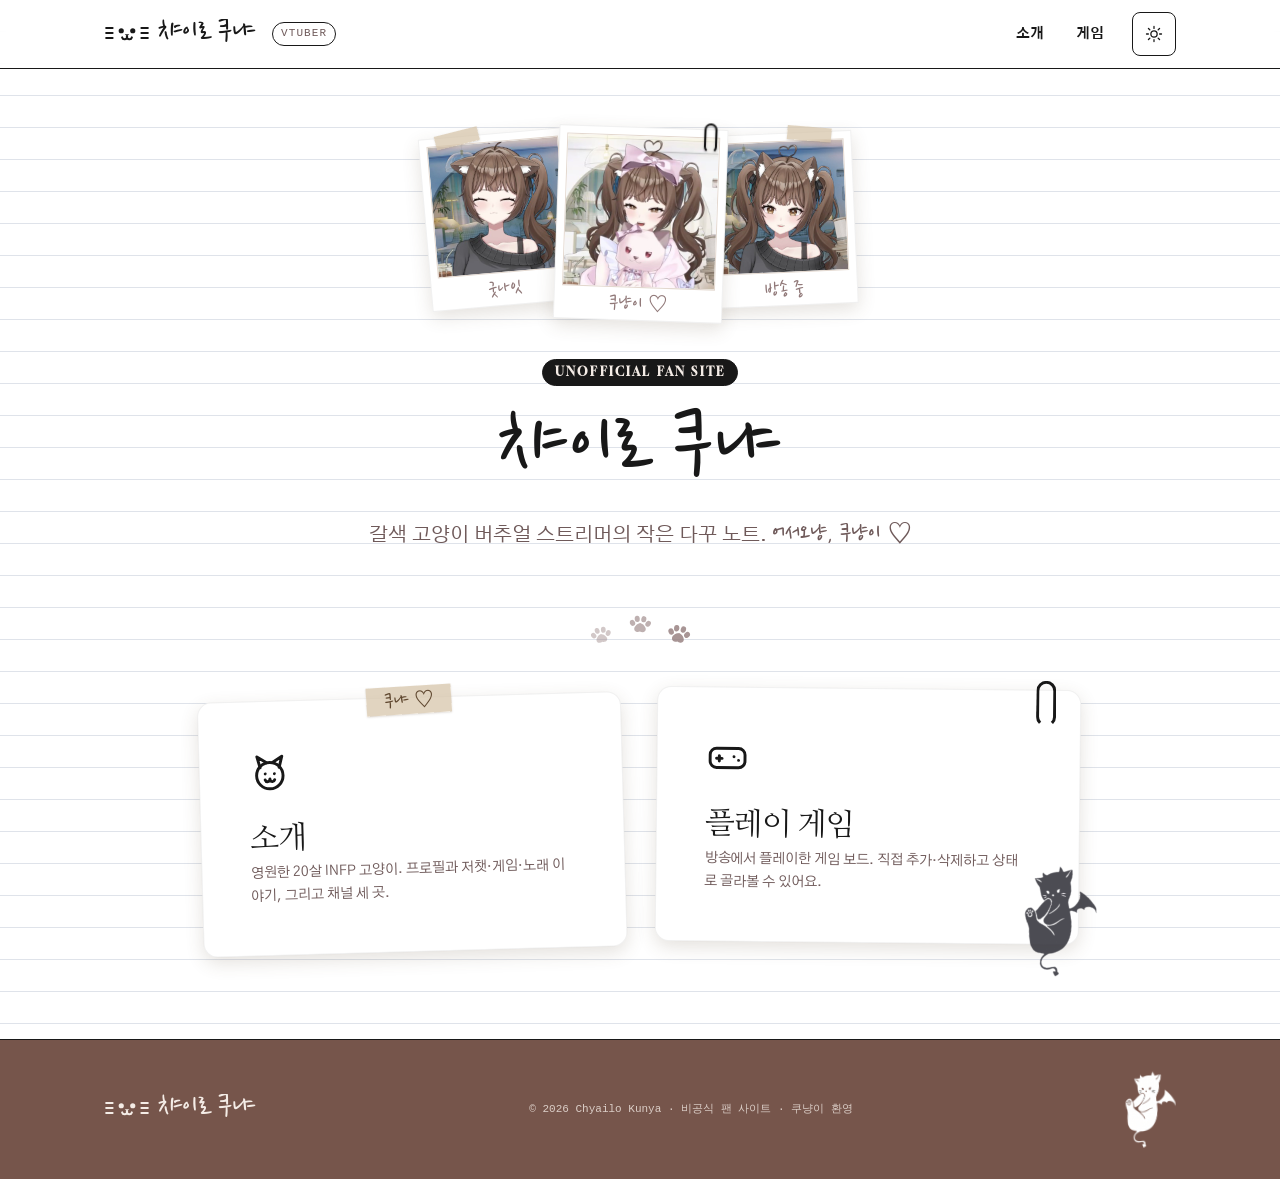
==== commit 8bd71d35: "히어로 폴라로이드 클립을 13×30 으로 줄이고 오른쪽 끝으로 — 46px 짜리가 쿠냐 머리카락에 갈고리처럼 걸려 있었다 배포본 캡처를 처음 눈으로 보고 잡았다. 폴라로이드 자체는" ====
--- a/index.html
+++ b/index.html
@@ -99,6 +99,17 @@
      캡션을 늘릴 땐 글자 수 × 20 을 이 값과 먼저 대조한다 — 네 자면 80px 로
      이미 아슬아슬하다. */
   .snap figcaption { font-size: var(--text-lg); line-height: 1.1; margin-top: 5px; }
+
+  /* 클립 기본값(20×46)은 본문 카드용이라 이 종이엔 너무 크다 — 168.7px 짜리
+     가운데 장에서 높이의 27% 를 먹고, 위쪽 여백이 7px 뿐이라 물 종이가 없어
+     그대로 사진 위 머리카락에 얹혔다. 클립이 사진을 조금 덮는 건 실물도
+     그러니 맞지만, 얼굴·머리를 덮으면 걸린 갈고리로 읽힌다.
+     13×30 으로 줄이고 오른쪽 끝(right 10)으로 밀어 배경만 덮게 한다:
+     가로는 168.7 − 10 − 13 = 145.7 부터라 사진 폭(7..161.7)의 89.7% 지점,
+     세로는 −7 에서 30 만큼 내려와 사진 위 16px(사진 높이 154.7 의 10.3%)만
+     걸친다. --snap-w 나 가운데 배율을 바꾸면 이 지점도 다시 잡는다. */
+  .snap > .clip { width: 13px; height: 30px; top: -7px; right: 10px;
+    border-width: 2.5px; border-radius: 7px; }
 
   /* 테이프는 라벨이 아니라 그냥 종잇조각이라 글자가 없다 — 컴포넌트 기본값은
      글자 크기로 높이를 만들므로 여기서 직접 준다. */
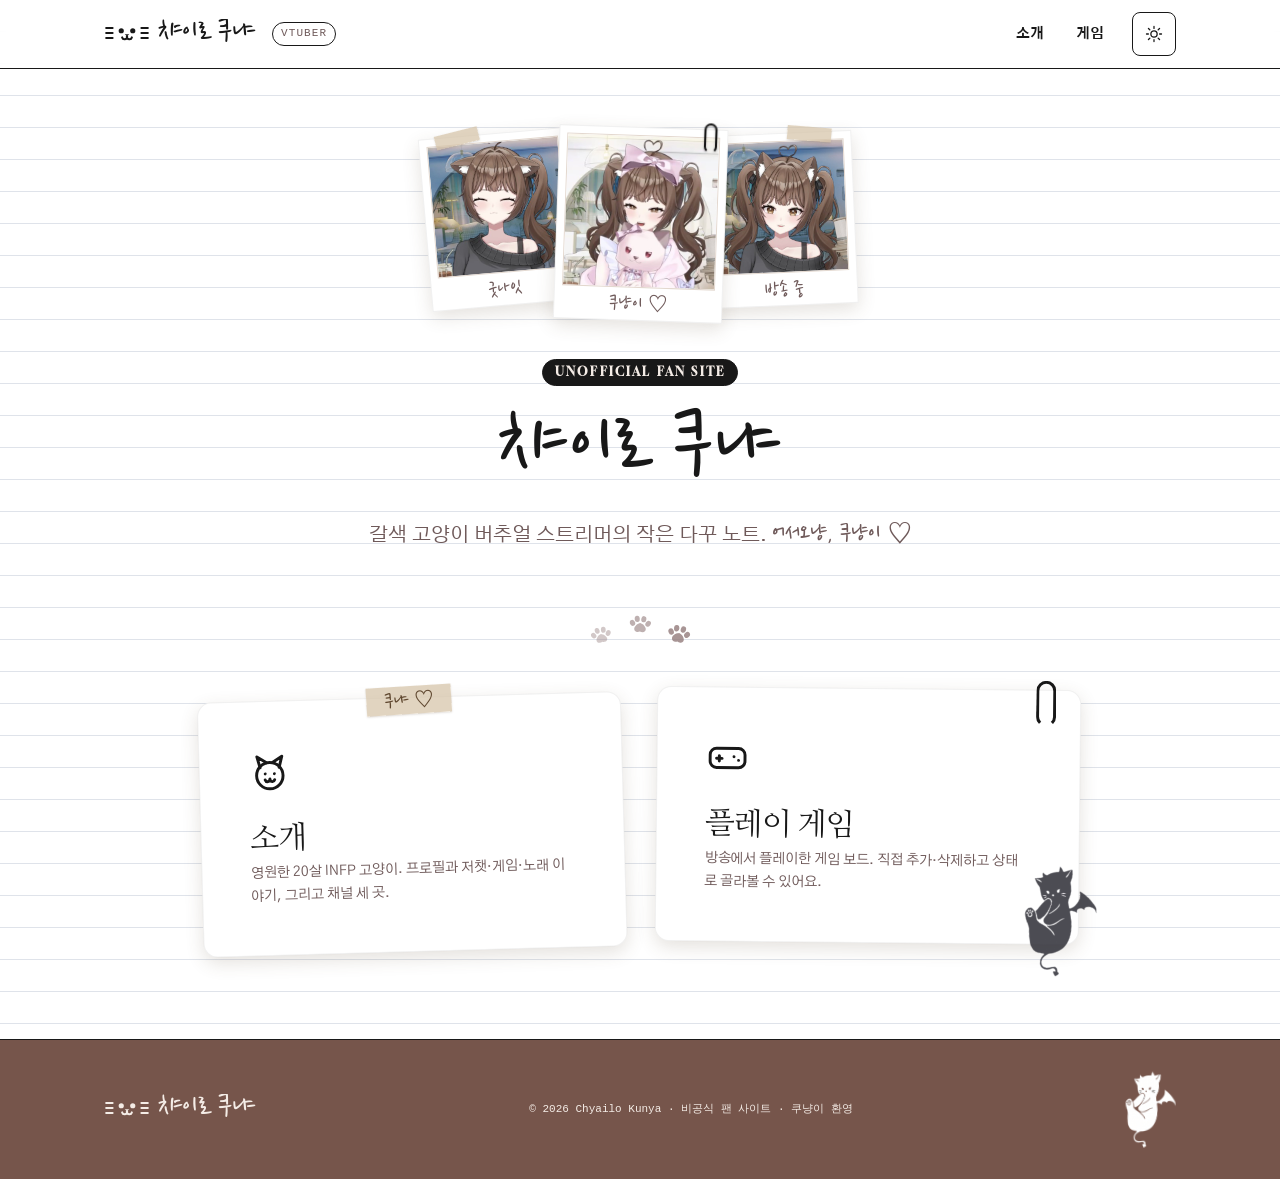
==== commit 607d2c73: "계산으로 잡은 대비 미달 2건 — 스냅 캡션 4.08, 푸터 저작권 줄 4.31 impeccable-design-polish 감사. 위계·타이포·간격·반응형·버튼 상태·접근성을 훑" ====
--- a/index.html
+++ b/index.html
@@ -97,8 +97,17 @@
      폭은 100 − 14(좌우 패딩) = 86px 이고, 거기 놓인 세 글자 캡션의 폴백 폭은
      3 × 20 = 60px 이라 26px 이 남는다. 가운데 장은 1.14 배라 안쪽 폭이 100px 다.
      캡션을 늘릴 땐 글자 수 × 20 을 이 값과 먼저 대조한다 — 네 자면 80px 로
-     이미 아슬아슬하다. */
-  .snap figcaption { font-size: var(--text-lg); line-height: 1.1; margin-top: 5px; }
+     이미 아슬아슬하다.
+
+     색을 부품 기본값(브랜드 taupe)에서 되돌리는 이유가 크기와 묶여 있다. WCAG 의
+     큰 텍스트 경계는 18pt(=24px)이고, 폴라로이드 기본 25px 은 그 위라 3:1 만
+     넘기면 됐다 — taupe 는 종이 위 4.08 로 통과였다. 20px 로 낮추는 순간 기준이
+     4.5 로 바뀌어 같은 색이 미달이 된다(다크 테마 사진지 #efe7df 위에선 3.34 로
+     더 나쁘다). 크기를 줄이면서 색이 짊어지던 기준이 바뀐 것이고, 이 프로젝트
+     토큰 중 정확히 그 자리를 위해 있는 게 --fg-muted 다 — 6.39 / 5.22 로 통과한다.
+     taupe 로 되돌리려면 25px 도 같이 되돌려야 한다. */
+  .snap figcaption { font-size: var(--text-lg); line-height: 1.1; margin-top: 5px;
+    color: var(--fg-muted); }
 
   /* 클립 기본값(20×46)은 본문 카드용이라 이 종이엔 너무 크다 — 168.7px 짜리
      가운데 장에서 높이의 27% 를 먹고, 위쪽 여백이 7px 뿐이라 물 종이가 없어
--- a/css/site.css
+++ b/css/site.css
@@ -327,7 +327,12 @@
 .foot__inner { max-width: 1120px; margin: 0 auto; padding: var(--space-6) var(--space-5);
   display: flex; flex-wrap: wrap; gap: var(--space-4); align-items: center; justify-content: space-between; }
 .foot a { color: var(--fg-on-brown); }
-.foot small { font-family: var(--font-mono); font-size: var(--text-2xs); opacity: .8; }
+/* opacity 를 걸지 않는다. .8 을 주면 --fg-on-brown 이 브라운 푸터 위에서
+   #dbcec7 로 합성되어 대비가 4.31 로 떨어지는데, 이 줄은 11px 라 큰 텍스트가
+   아니어서 4.5 를 넘겨야 한다. 색 자체로는 5.67 이라 통과하므로, 흐리게 보이길
+   원하면 투명도가 아니라 대비를 계산할 수 있는 색을 쓴다 — 합성 결과를 재보지
+   않으면 미달인 걸 눈으로는 못 잡는다. */
+.foot small { font-family: var(--font-mono); font-size: var(--text-2xs); }
 .foot .brand__cat, .foot .brand__name { color: var(--fg-on-brown); }
 /* The footer mascot keeps its white artwork in both themes — it sits on the
    footer's own dark-brown surface, which does not follow the page theme. */
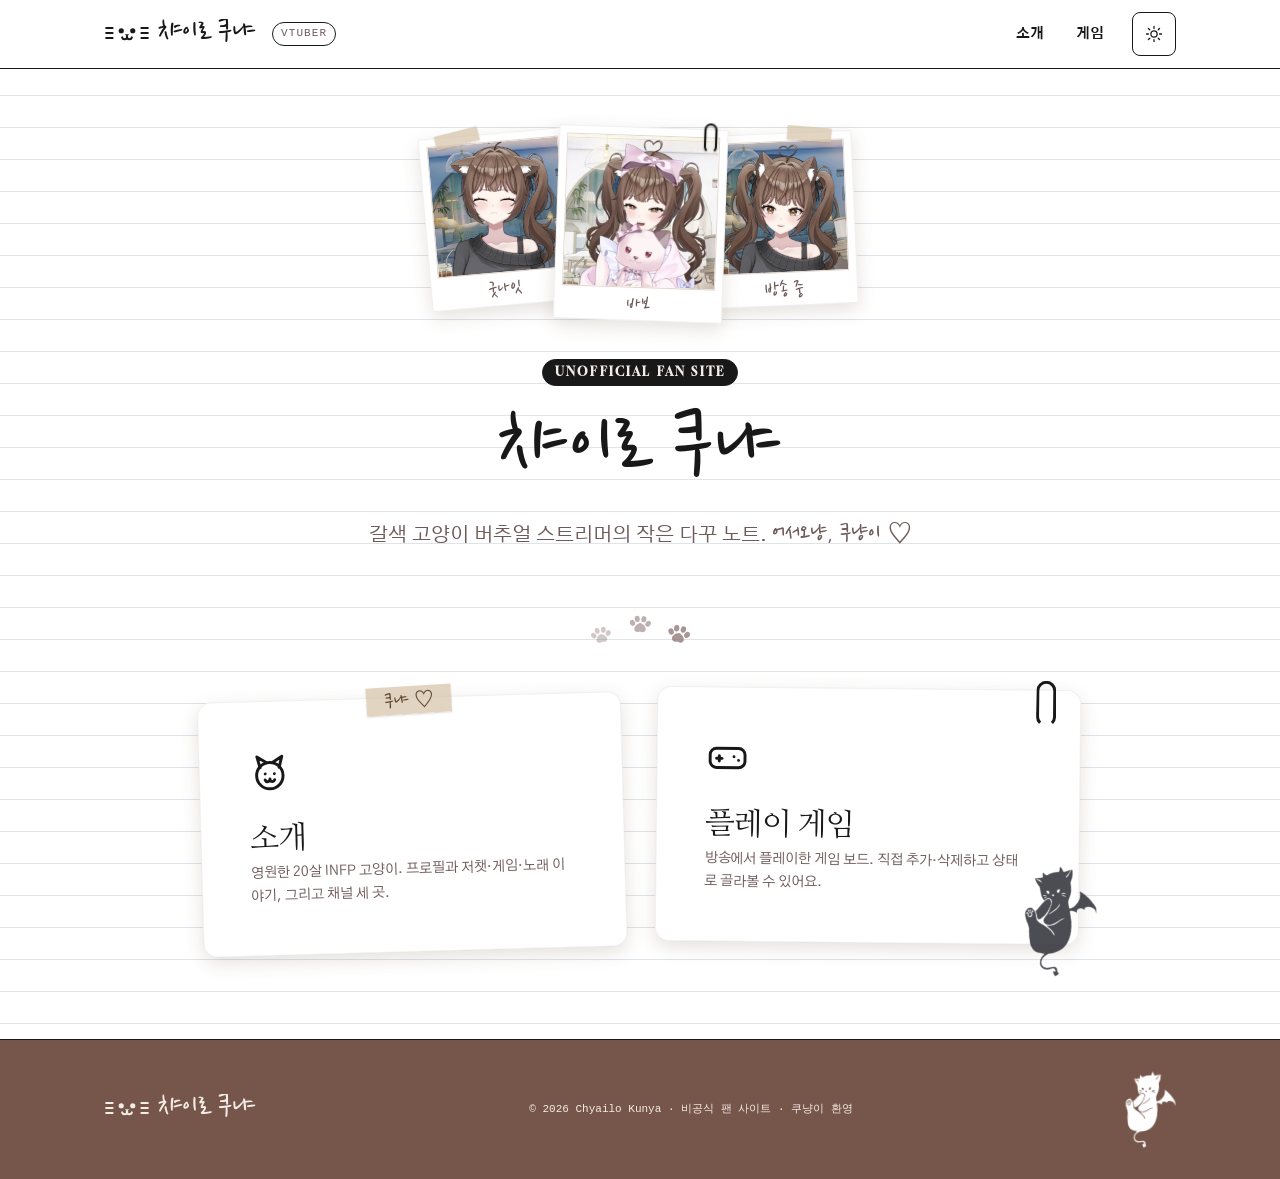
==== commit ff001e4c: "히어로·OG 커버 캡션을 '바보' 로 — 같은 사진이라 한 캡션이 두 곳에 있다 OG 커버는 홈 히어로가 주인공으로 지목한 snap-2.jpg 를 그대로 재사용한다. 한쪽만 고치면" ====
--- a/index.html
+++ b/index.html
@@ -226,7 +226,8 @@
      마크 심볼은 mk- 접두사를 쓰고, 채움은 참조하는 쪽이 아니라 심볼에 건다.
      SVG 의 기본 채움은 currentColor 가 아니라 검정이라, 참조부에서 color 만 바꾸면
      다크 테마의 종이 위에 검은 자국이 그대로 남는다.
-     도형의 정본은 assets/deco-paw.svg — 고칠 땐 거기와 landing 까지 세 곳이다. -->
+     도형의 정본은 assets/deco-paw.svg — 고칠 땐 거기와 games · landing · og-cover
+     까지 다섯 곳이다. -->
 <svg width="0" height="0" style="position:absolute" aria-hidden="true" focusable="false">
   <symbol id="mk-paw" viewBox="0 0 64 64" fill="currentColor">
     <!-- 발가락과 발바닥 사이 여백(실측 최소 3.6)이 이 도형의 유일한 제약이다: 전부
@@ -289,7 +290,7 @@
               <img src="assets/snap-2.jpg" width="400" height="400" fetchpriority="high"
                    alt="분홍 리본을 달고 분홍 고양이 인형을 끌어안은 채 웃는 쿠냐" />
             </div>
-            <figcaption>쿠냥이 ♡</figcaption>
+            <figcaption>바보</figcaption>
           </figure>
           <figure class="polaroid snap" data-od-id="home-snap-3">
             <span class="tape snap__tape" aria-hidden="true"></span>
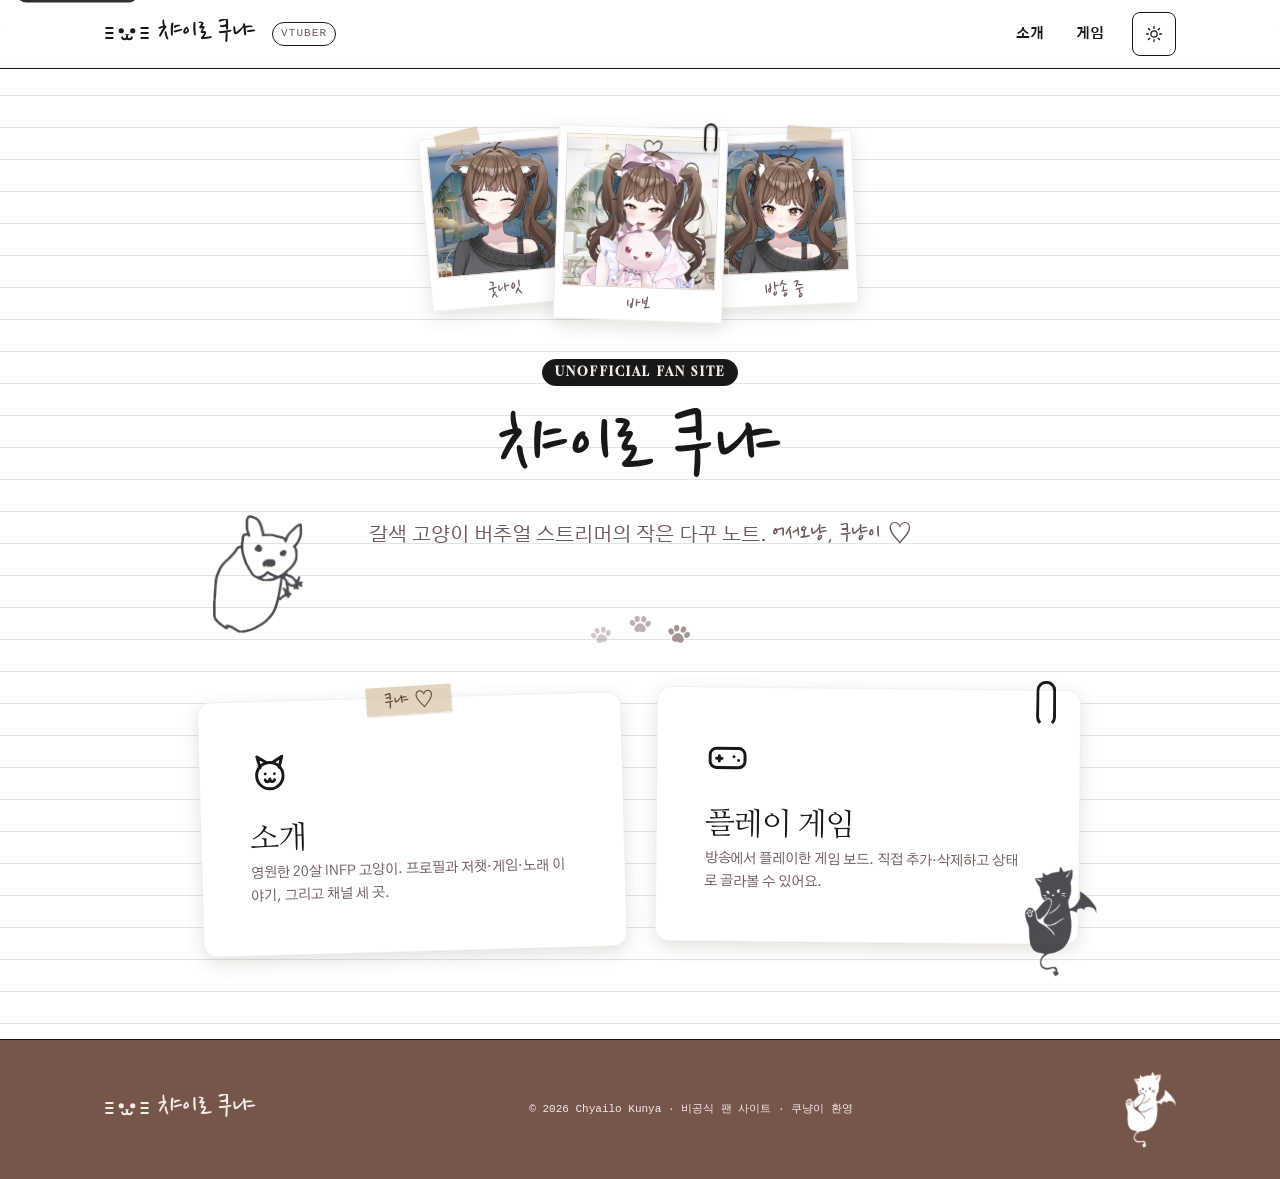
==== commit 9e686a12: "테마 토글 접근 이름을 고정하고 홈에 쿠냐 쿼카 낙서를 붙였다 - 토글이 상태 따라 이름까지 바꿔, 다크가 켜졌을 때 스크린리더가 "라이트로   전환·눌림"으로 읽어 라이트가 켜진" ====
--- a/index.html
+++ b/index.html
@@ -20,7 +20,7 @@
 <meta property="og:image" content="https://chnu-kim.github.io/chyaro-kunya/assets/og-cover.jpg" />
 <meta property="og:image:width" content="1200" />
 <meta property="og:image:height" content="630" />
-<meta property="og:image:alt" content="챠이로 쿠냐 팬 사이트 커버 — 줄노트 위 손글씨 이름과 캐릭터 컷아웃" />
+<meta property="og:image:alt" content="챠이로 쿠냐 팬 사이트 커버 — 줄노트 위 손글씨 이름과 테이프로 붙인 폴라로이드 사진" />
 <meta property="og:locale" content="ko_KR" />
 <meta name="twitter:card" content="summary_large_image" />
 
@@ -31,7 +31,9 @@
 <script>/* apply saved/system theme before first paint — no light-mode flash */try{var t=localStorage.getItem('ck-theme');if(t!=='light'&&t!=='dark')t=matchMedia('(prefers-color-scheme: dark)').matches?'dark':'light';document.documentElement.setAttribute('data-theme',t);}catch(e){}</script>
 <style>
   .home { padding: var(--space-8) 0 var(--space-9); }
-  .home__hero { text-align: center; max-width: 640px; margin: 0 auto var(--space-8); }
+  /* position 은 아래 쿼카 낙서가 이 상자의 바깥 여백을 기준점으로 쓰기 때문이다. */
+  .home__hero { text-align: center; max-width: 640px; margin: 0 auto var(--space-8);
+    position: relative; }
   .home__hero .chip { margin-bottom: var(--space-5); }
   /* 방송 캡처 세 장을 손으로 흩어 붙인 것. 컷아웃 스티커를 대신한다 — 스티커는
      받침 종이가 없어 줄노트 위에 떠 있었고, 라이트 테마에선 흰 종이 위의 흰
@@ -177,12 +179,31 @@
   .deco-paws { display: flex; justify-content: center; align-items: center; gap: 18px;
     color: var(--brand-taupe); margin-bottom: var(--space-7);
     pointer-events: none; user-select: none; }
+  /* 쉼 각도·높이·크기를 변수로 뽑은 건 아래 등장 애니메이션 때문이다. 키프레임의
+     transform 은 일반 선언을 이기므로, 각도를 transform 에 직접 박아 두면 등장이
+     도는 동안 각도가 풀렸다가 끝에서 튕긴다 — site.css 의 rise 주석이 경고하는
+     함정이고, 사진 콜라주가 쉼 각도를 변수로 뽑아 피해 간 것과 같은 방식이다. */
   .deco-paw { width: 22px; height: 22px; flex-shrink: 0;
-    --paw-dim: 1; --paw-fade: .6; opacity: calc(var(--paw-fade) * var(--paw-dim)); }
-  .deco-paw:nth-child(1) { --paw-fade: .40; transform: rotate(-10deg) translateY(6px) scale(.94); }
-  .deco-paw:nth-child(2) { --paw-fade: .58; transform: rotate(3deg) translateY(-5px); }
-  .deco-paw:nth-child(3) { --paw-fade: .78; transform: rotate(12deg) translateY(5px) scale(1.04); }
+    --paw-dim: 1; --paw-fade: .6;
+    --rest-rot: 0deg; --rest-y: 0px; --rest-s: 1;
+    opacity: calc(var(--paw-fade) * var(--paw-dim));
+    transform: rotate(var(--rest-rot)) translateY(var(--rest-y)) scale(var(--rest-s)); }
+  .deco-paw:nth-child(1) { --paw-fade: .40; --rest-rot: -10deg; --rest-y: 6px; --rest-s: .94; --paw-delay: 420ms; }
+  .deco-paw:nth-child(2) { --paw-fade: .58; --rest-rot: 3deg; --rest-y: -5px; --paw-delay: 465ms; }
+  .deco-paw:nth-child(3) { --paw-fade: .78; --rest-rot: 12deg; --rest-y: 5px; --rest-s: 1.04; --paw-delay: 510ms; }
   [data-theme="dark"] .deco-paw { --paw-dim: .85; }
+
+  /* 발바닥은 올라오지 않고 찍힌다 — 위에서 조금 크게 내려와 제자리 크기로 앉는다.
+     도장이 종이에 닿는 방향이고, 셋이 45ms 간격으로 이어지면 발자국 리듬이 된다.
+     길이·이징은 rise 와 같은 값이라 한 언어 안에 있고 방향만 대상이 무엇인지를
+     말한다. 끝 키프레임을 비워 둔 건 요소 자신의 쉼 상태(투명도는 --paw-fade,
+     자세는 위 transform)로 안착시키기 위해서다 — 끝에 값을 적으면 그게 쉼 상태를
+     덮어쓰고 애니메이션이 끝나는 순간 툭 튄다. */
+  @keyframes paw-step {
+    from { opacity: 0;
+      transform: rotate(var(--rest-rot)) translateY(calc(var(--rest-y) - 5px))
+                 scale(calc(var(--rest-s) * 1.15)); }
+  }
 
   /* 마스코트 잉크 스티커 — 순수 장식(aria-hidden)이라 <img> 일 이유가 없다.
      src 로 두면 프리로드 스캐너가 라이트 버전을 먼저 받고 site.js 가 끝에서
@@ -196,6 +217,67 @@
     background: url('assets/kunyang-mascot-ink.png') center / contain no-repeat;
     transform: rotate(-8deg); pointer-events: none; user-select: none; opacity: 0.88; }
   [data-theme="dark"] .mascot-sticker { background-image: url('assets/kunyang-mascot.png'); }
+
+  /* 쿠냐가 그린 쿼카 낙서. 마스코트와 같은 이유로 배경 이미지고, 잉크 두 벌도
+     마스코트와 같은 값이다 — 한 화면에 붙는 손그림 둘이 서로 다른 잉크면 한 손에서
+     나온 걸로 안 보인다. 원본(482×319)에서 알파가 있는 범위만 잘라낸 190×248
+     파생본을 쓰고, 폭·높이는 그 비율 그대로다.
+
+     부품이 아니라 줄노트 여백에 건다: 카드 모서리에 맞춰 두면 "배치한 것"으로
+     읽히고, 아무것에도 안 맞은 채 여백에 있어야 "그려 둔 것"으로 읽힌다.
+
+     bottom 이 음수인 건 헤드라인을 피하려는 것이다. 이 화면의 플로리시는 스크립트
+     헤드라인 하나뿐이라 낙서가 그 높이에 나란히 서면 둘이 싸운다 — bottom 이 8 일
+     땐 실제로 49px 겹쳐 있었다. 값은 캡처에서 재서 잡았다(뷰포트 1523): 헤드라인
+     글자가 y 487 에서 끝나고 문단이 535 에서 시작하는데, −80 이면 낙서가 526..645
+     라서 헤드라인 아래 39px 부터 시작해 문단 줄 옆을 지나 발바닥 줄(706) 앞에서
+     멈춘다. 이 좌표 하나를 게이트 전 구간에 그대로 써도 되는 건 --text-5xl 이
+     clamp(3.5rem, 8vw, 5.5rem) 이라 88 ÷ 0.08 = 1100px 부터 상한에 붙박이고,
+     게이트가 그보다 위인 1280 이라 히어로의 세로 배치가 어느 폭에서든 같기
+     때문이다. 위쪽 헤드라인·문단 크기를 건드리면 이 값은 눈으로 다시 잡아야 한다.
+
+     기본값이 none 인 게 핵심이다. 이건 여백이 남을 때만 나오는 덤이지, 늘 있다가
+     좁아지면 숨는 부품이 아니다 — 규칙을 뒤집어 두면 새 화면 폭이 생겼을 때 기본이
+     "안 나온다"가 된다.
+
+     히어로(640)가 wrap(1120, 좌우 패딩 24) 안에서 가운데 서므로 한쪽 여백은
+     (min(1120,vw) − 688) / 2 이고, wrap 이 1120 에서 멈추니 이 값도 216 에서
+     멈춘다. 낙서는 그중 왼쪽 108 을 쓴다(left 108 + 폭 92 → 안쪽 16 에서 끝).
+
+     그래서 "들어가기만 하는" 지점은 여백이 108 이 되는 뷰포트 904px 인데, 게이트는
+     한참 위인 1280 이다. 빠듯하게 끼우면 낙서가 아니라 끼워넣은 게 되기 때문이다 —
+     1280 에서 여백은 이미 최대치 216 이라 낙서 왼쪽으로 108 이 그대로 빈다.
+     hover 조건이 붙은 건 폭만으로는 데스크톱을 가릴 수 없어서다: 큰 태블릿이
+     가로로 누우면 1280 을 넘지만 손가락으로 만지는 화면이다.
+     크기나 left 를 건드리면 위 계산도 다시 한다. */
+  .quokka-doodle { display: none; position: absolute; bottom: -80px; left: -108px;
+    width: 92px; height: 120px;
+    background: url('assets/quokka-doodle-ink.png') center / contain no-repeat;
+    pointer-events: none; user-select: none; opacity: 0.88; }
+  [data-theme="dark"] .quokka-doodle { background-image: url('assets/quokka-doodle.png'); }
+  @media (min-width: 1280px) and (hover: hover) {
+    .quokka-doodle { display: block; }
+  }
+
+  /* 낙서는 히어로의 나머지와 같은 값(10px · dur-base · ease-paper)으로 들어오는데
+     키프레임만 따로 둔다: 공용 rise 는 끝 키프레임에 투명도 1 을 박아 두는데 이
+     낙서의 쉼 투명도는 0.88 이라, 그대로 쓰면 1 까지 올라갔다가 끝에서 0.88 로
+     툭 떨어진다. 끝을 비우면 요소 자신의 값으로 안착한다. */
+  @keyframes doodle-in {
+    from { opacity: 0; transform: translateY(10px); }
+  }
+
+  /* 감속을 원하는 사용자에게는 아예 걸리지 않는다 — site.css 가 공용 rise 를
+     묶는 방식과 같다. 지연값은 콘텐츠 뒤에 놓는다: 마지막 카드가 360 에 앉고
+     발바닥이 420·465·510, 낙서가 560 이다. 장식이 본문보다 먼저 나오면 읽을 것도
+     없는데 눈이 먼저 그리로 간다. */
+  @media (prefers-reduced-motion: no-preference) {
+    .deco-paw { animation: paw-step var(--dur-base) var(--ease-paper) backwards;
+      animation-delay: var(--paw-delay, 0ms); }
+    .quokka-doodle { animation: doodle-in var(--dur-base) var(--ease-paper) backwards;
+      animation-delay: 560ms; }
+  }
+
   @media (max-width: 600px) {
     .mascot-sticker { width: 54px; height: 81px; right: 4px; bottom: -14px; }
   }
@@ -258,7 +340,7 @@
         <a class="nav__link" href="landing.html">소개</a>
         <a class="nav__link" href="games.html">게임</a>
       </nav>
-      <button class="theme-toggle" type="button" data-od-id="theme-toggle" data-theme-toggle aria-pressed="false" aria-label="다크 모드로 전환">
+      <button class="theme-toggle" type="button" data-od-id="theme-toggle" data-theme-toggle aria-pressed="false" aria-label="다크 모드">
         <svg class="icon-sun" viewBox="0 0 24 24" fill="none" stroke="currentColor" stroke-width="1.7" stroke-linecap="round" aria-hidden="true"><circle cx="12" cy="12" r="4.2"/><path d="M12 2v2.5M12 19.5V22M2 12h2.5M19.5 12H22M4.6 4.6l1.8 1.8M17.6 17.6l1.8 1.8M19.4 4.6l-1.8 1.8M6.4 17.6l-1.8 1.8"/></svg>
         <svg class="icon-moon" viewBox="0 0 24 24" fill="currentColor" aria-hidden="true"><path d="M20 14.5A8 8 0 0 1 9.5 4a7 7 0 1 0 10.5 10.5z"/></svg>
       </button>
@@ -306,6 +388,7 @@
         <span class="chip chip--ink t-caps rise" style="--rise-delay:180ms">Unofficial Fan Site</span>
         <h1 class="t-script rise" data-od-id="home-title" style="--rise-delay:240ms">챠이로 쿠냐</h1>
         <p class="rise" style="--rise-delay:300ms">갈색 고양이 버추얼 스트리머의 작은 다꾸 노트. <span class="t-hand" style="font-size:var(--text-xl)">어서오냥, 쿠냥이 ♡</span></p>
+        <span class="quokka-doodle" aria-hidden="true"></span>
       </div>
 
       <!-- 발바닥 트레일 — 걷는 흔적 -->
--- a/css/site.css
+++ b/css/site.css
@@ -78,7 +78,14 @@
 
   --ease-paper: cubic-bezier(.2,.7,.2,1);
   --dur-fast:120ms; --dur-base:220ms;
+  /* 테이프의 종이와 글자는 한 쌍이라 반드시 같이 움직인다 — 그래서 세 곳(여기 ·
+     다크 · 사진지 섬)에서 둘 다 선언한다. 한쪽만 옮기면 조용히 깨진다: 다크의
+     테이프는 차콜 페이지에 얹히려고 어두운 갈색이 되는데 글자가 브랜드 브라운에
+     박혀 있어서, 섬 밖의 테이프(다이얼로그 · 홈 카드)에서 1.09:1 로 사라졌었다.
+     테이프는 장식이지만 글자는 장식이 아니다 — 컴포저에선 이 라벨이 눈에 보이는
+     유일한 제목이다(h2 는 sr-only). */
   --tape-amber: rgba(214,196,168,.72);
+  --tape-ink:   var(--brand-brown-deep);   /* 라이트 테이프 위 5.86:1 */
   /* 컷아웃 스티커의 다이컷 테두리. 테마를 따라가면 안 된다 — 목적이 "캐릭터의
      검은 옷을 배경에서 떼어내는 것"이라, 다크에서 잉크로 뒤집으면 정확히 그
      분리를 잃는다. 팔레트 스와치 테두리와 같은 이유로 테마 독립값이다. */
@@ -107,7 +114,10 @@
   --border:#f1e8e21a; --border-strong:#f1e8e2;
   --accent:#e9b6bd; --accent-ink:#c79b86;
   --focus:#e9b6bd; /* bright rose already clears 3:1 on the charcoal bg */
-  --tape-amber: rgba(122,104,82,.55);
+  /* 어두워진 테이프에는 밝은 글자가 따라간다 — 이 테이프는 갈색이므로 "브라운
+     위의 글자" 토큰이 그대로 맞는다. 다이얼로그 표면 위 7.98:1, 스크림에 걸친
+     윗동에서 8.36:1. */
+  --tape-amber: rgba(122,104,82,.55); --tape-ink: var(--fg-on-brown);
   --shadow-cut: 2px 3px 0 rgba(0,0,0,.85);
   /* Status colours invert with the surface — the light-surface values above
      would sit at ~3:1 on charcoal. Measured here: 6.9:1 on --surface. */
@@ -148,12 +158,21 @@
 .wrap { max-width: 1120px; margin: 0 auto; padding: 0 var(--space-5); }
 .sr-only { position:absolute; width:1px; height:1px; padding:0; margin:-1px; overflow:hidden; clip:rect(0,0,0,0); white-space:nowrap; border:0; }
 
-/* Skip link — keyboard users jump past the nav to content */
-.skip-link { position:absolute; left:var(--space-4); top:-48px; z-index:60;
+/* Skip link — keyboard users jump past the nav to content.
+   top 이 아니라 transform 으로 움직인다. 이유가 둘이다.
+   ① top 은 레이아웃 속성이라 매 프레임 레이아웃을 더럽힌다. 여긴 absolute 라
+      혼자만 더러워져 비용이 작지만, 키보드 사용자가 이 사이트에서 제일 먼저
+      만지는 요소이므로 첫 인상이 컴포지터 위에 있는 게 맞다.
+   ② 숨는 거리가 자기 높이에서 나온다. 예전 top:-48px 는 이 링크가 얼마나
+      높은지 손으로 찍은 값이었다 — 패딩이나 글자 크기를 바꾸면 조용히 틀린다.
+      -100% 는 자기 높이만큼이라 항상 정확히 뷰포트 위로 넘어간다:
+      쉼 상태의 아래 모서리가 y = 12 − (높이 + 12) + 높이 = 0 에 정확히 앉는다. */
+.skip-link { position:absolute; left:var(--space-4); top:var(--space-3); z-index:60;
   background:var(--brand-ink); color:var(--fg-on-ink); font-weight:700; font-size:var(--text-sm);
   padding:10px 16px; border-radius:var(--radius-sm); box-shadow:var(--shadow-cut);
-  transition:top var(--dur-base) var(--ease-paper); }
-.skip-link:focus { top:var(--space-3); }
+  transform:translateY(calc(-100% - var(--space-3)));
+  transition:transform var(--dur-base) var(--ease-paper); }
+.skip-link:focus { transform:none; }
 [data-theme="dark"] .skip-link { background:var(--fg); color:#15110f; }
 
 /* sticky-nav-aware anchor targets */
@@ -255,7 +274,7 @@
 
 /* ---- Scrapbook decor: tape, clip, polaroid ------------------------------ */
 .tape { position: absolute; top: -12px; left: 50%; transform: translateX(-50%) rotate(-2deg);
-  background: var(--tape-amber); color: var(--brand-brown-deep);
+  background: var(--tape-amber); color: var(--tape-ink);
   font-family: var(--font-hand); font-size: var(--text-lg); line-height: 1;
   padding: 4px 18px; box-shadow: var(--shadow-tape); }
 .clip { position: absolute; top: -10px; right: 24px; width: 20px; height: 46px;
@@ -297,8 +316,20 @@
   --fg-muted: #6f5a5a;
   --border: #18181814;
   --ok: #47613f; --warn: #7a5c26; --danger: #9a453d;
-  --tape-amber: rgba(214,196,168,.72);
-}
+  /* 섬 안의 테이프는 크림 사진지에 붙으므로 라이트 한 쌍을 통째로 되돌린다 —
+     종이만 되돌리고 글자를 두면 밝은 글자가 밝은 테이프 위에 남는다. 5.50:1. */
+  --tape-amber: rgba(214,196,168,.72); --tape-ink: var(--brand-brown-deep);
+}
+/* 포커스 링은 위 토큰 재선언으로 못 고친다. 링은 요소 *밖에* 그려지므로 색을
+   고를 때 봐야 하는 건 요소가 아니라 그 뒤에 깔린 표면인데, 섬 안에서 그 표면이
+   두 가지다: 카드 자신의 링은 페이지(차콜) 위에 앉고, 카드 안 버튼의 링은 크림
+   사진지 위에 앉는다. 다크의 밝은 로즈는 차콜 위에선 10.63:1 이지만 크림 위에선
+   1.44:1 로 사라진다 — 삭제·되돌리기 버튼이 키보드에서 통째로 안 보였다.
+   그래서 안쪽만 라이트 값(:root 의 --focus)으로 되돌린다: 크림 위 3.77:1.
+   이걸 위 블록에 --focus 로 넣지 않는 이유가 여기 있다 — 그러면 카드 자신의
+   링까지 4.07:1 로 같이 떨어진다(통과하지만 이유 없이 나빠진다). */
+[data-theme="dark"] .polaroid :focus-visible { outline-color: #b25a68; }
+
 /* --fg is ink inside the island, so the dark chip swap would paint charcoal on
    charcoal. Restore the light-surface treatment. */
 [data-theme="dark"] .polaroid .chip--ink {
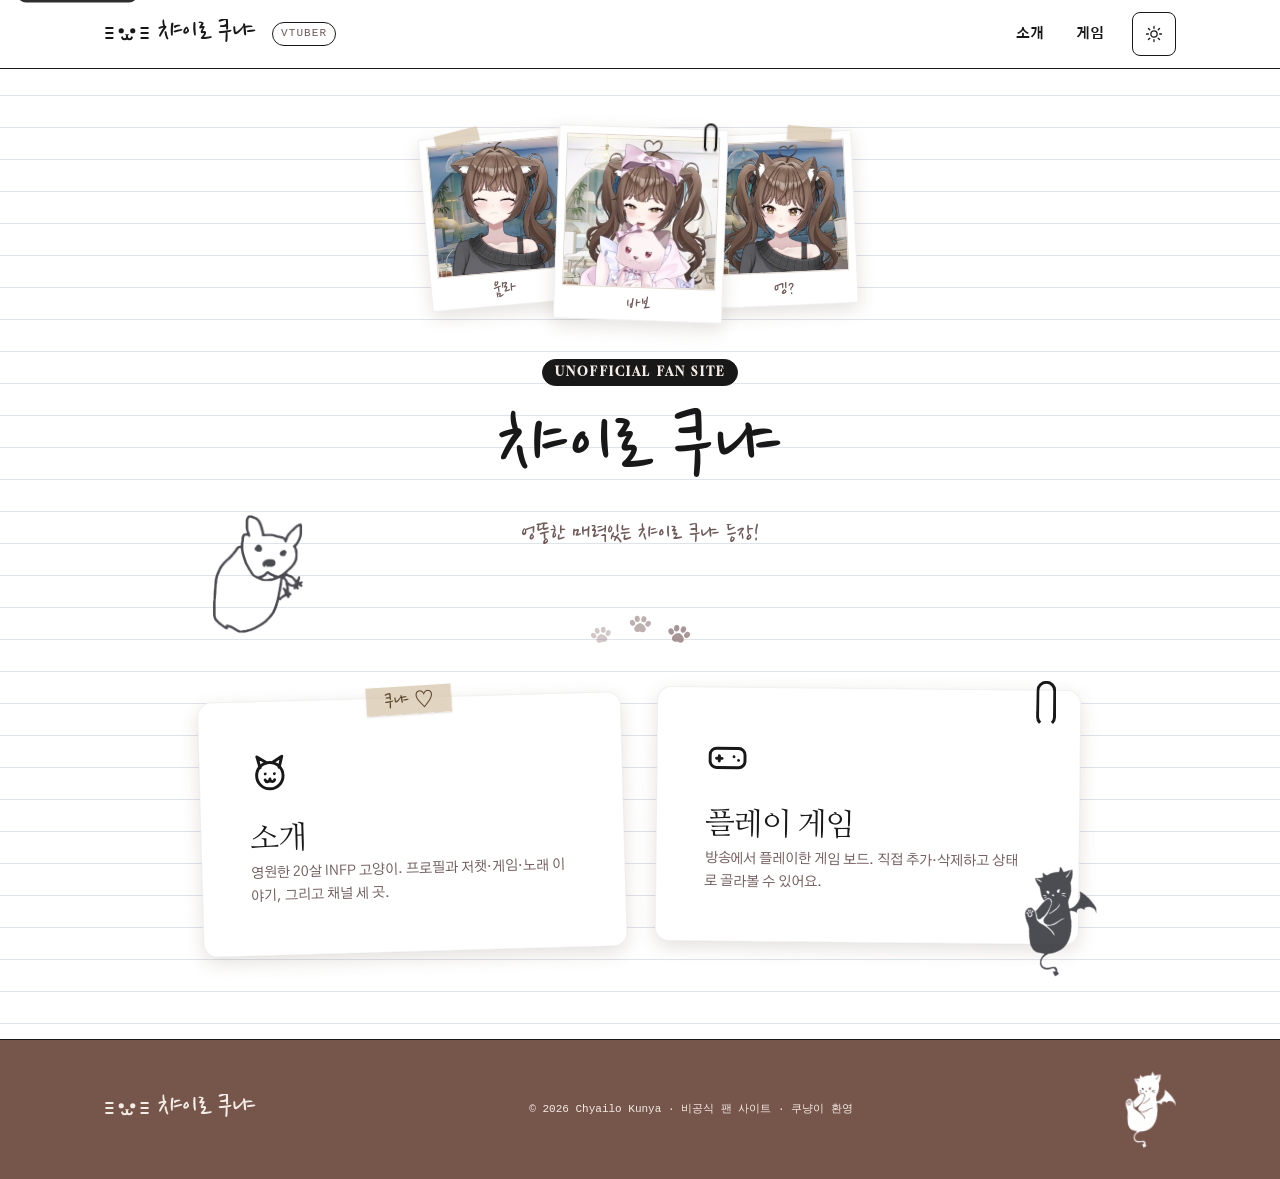
==== commit da2d22e5: "홈 소개 문구·스냅 캡션 두 곳 변경 Co-Authored-By: Claude Sonnet 5 <noreply@anthropic.com>" ====
--- a/index.html
+++ b/index.html
@@ -364,7 +364,7 @@
               <img src="assets/snap-1.jpg" width="400" height="400" fetchpriority="high"
                    alt="눈을 감고 미소 짓는 쿠냐 — 검은 오프숄더 스웨터 차림으로 밤 조명이 든 방에서" />
             </div>
-            <figcaption>굿나잇</figcaption>
+            <figcaption>움뫄</figcaption>
           </figure>
           <figure class="polaroid snap" data-od-id="home-snap-2">
             <span class="clip" aria-hidden="true"></span>
@@ -380,14 +380,14 @@
               <img src="assets/snap-3.jpg" width="400" height="400" loading="lazy" decoding="async"
                    alt="트윈테일을 묶고 마이크 앞에서 이야기하며 웃는 쿠냐" />
             </div>
-            <figcaption>방송 중</figcaption>
+            <figcaption>엥?</figcaption>
           </figure>
         </div>
         <!-- 이름은 바로 아래 h1 이 말한다. 이 칩이 더할 게 있다면 h1 이 못 하는 말,
              즉 "공식이 아니다" 뿐이다. -->
         <span class="chip chip--ink t-caps rise" style="--rise-delay:180ms">Unofficial Fan Site</span>
         <h1 class="t-script rise" data-od-id="home-title" style="--rise-delay:240ms">챠이로 쿠냐</h1>
-        <p class="rise" style="--rise-delay:300ms">갈색 고양이 버추얼 스트리머의 작은 다꾸 노트. <span class="t-hand" style="font-size:var(--text-xl)">어서오냥, 쿠냥이 ♡</span></p>
+        <p class="rise" style="--rise-delay:300ms"><span class="t-hand" style="font-size:var(--text-xl)">엉뚱한 매력있는 챠이로 쿠냐 등장!</span></p>
         <span class="quokka-doodle" aria-hidden="true"></span>
       </div>
 
